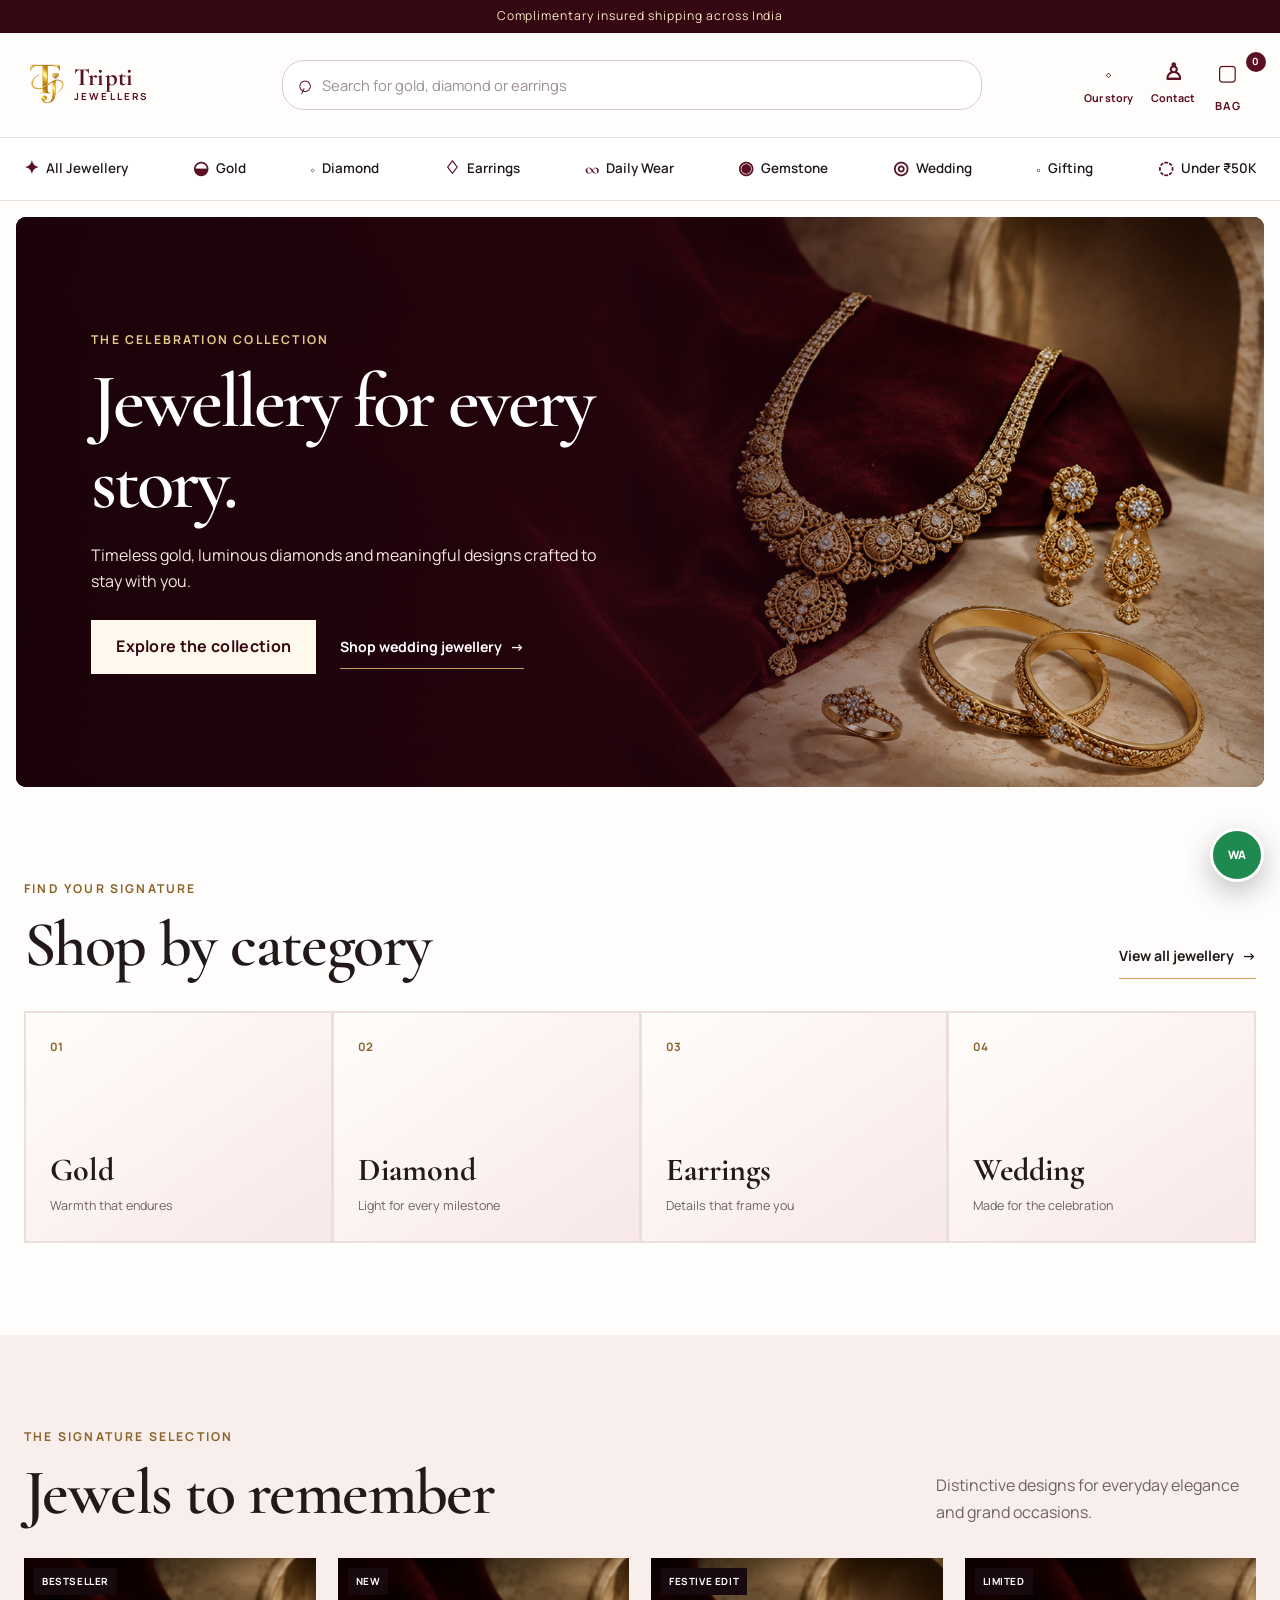
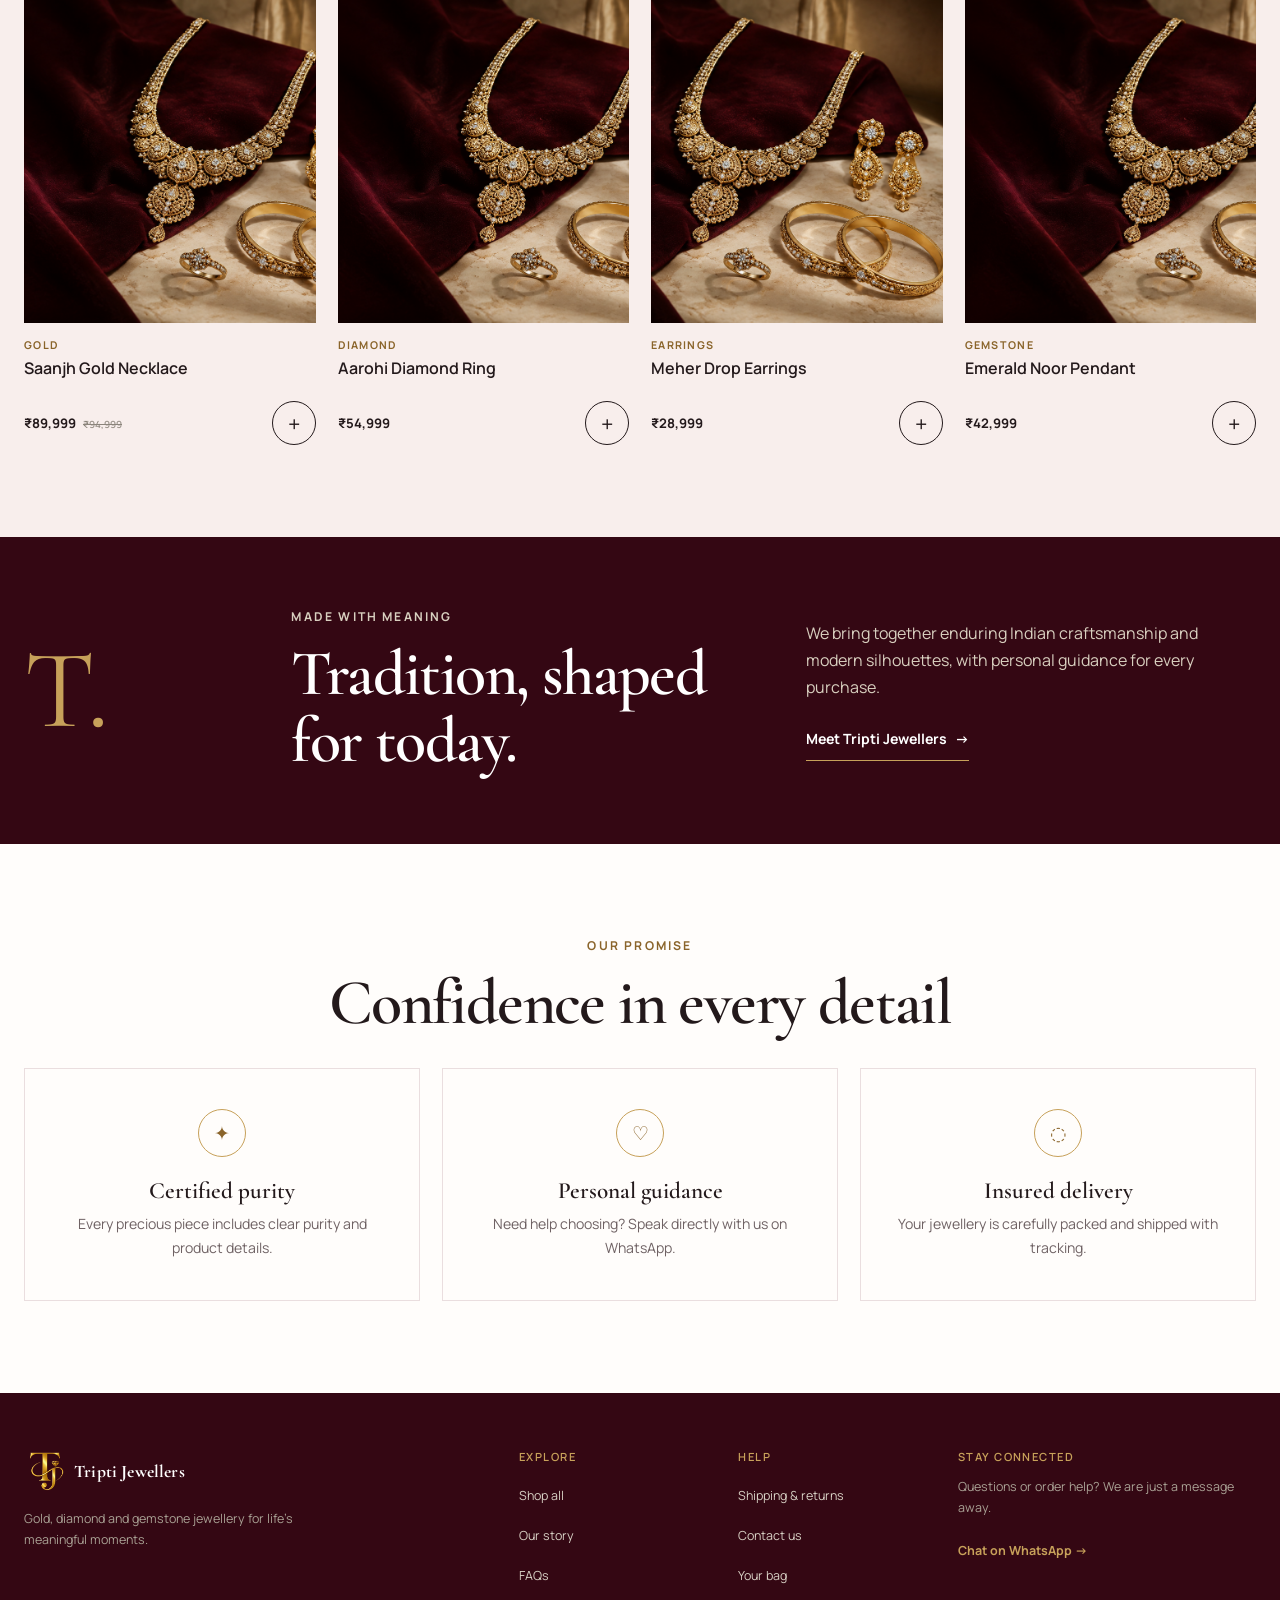
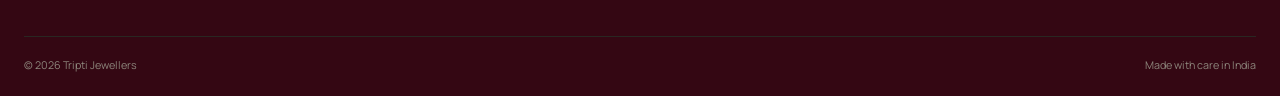
==== index.html @ d20f664d "Redesign Tripti Jewellers storefront" ====
<!doctype html>
<html lang="en-IN">
<head>
  <meta charset="UTF-8">
  <meta name="viewport" content="width=device-width, initial-scale=1.0">
  <title>Tripti Jewellers | Gold, Diamond & Wedding Jewellery</title>
  <meta name="description" content="Discover gold, diamond, gemstone and wedding jewellery at Tripti Jewellers—crafted for everyday moments and lifelong celebrations.">
  <meta property="og:title" content="Tripti Jewellers | Jewellery for Every Story">
  <meta property="og:description" content="Explore timeless gold, diamond and wedding jewellery from Tripti Jewellers.">
  <meta property="og:type" content="website">
  <meta property="og:url" content="https://tripti-jewellers.rosy-mochi-9272.chatgpt.site/">
  <meta property="og:image" content="https://tripti-jewellers.rosy-mochi-9272.chatgpt.site/images/social-preview.svg">
  <link rel="preconnect" href="https://fonts.googleapis.com">
  <link rel="preconnect" href="https://fonts.gstatic.com" crossorigin>
  <link href="https://fonts.googleapis.com/css2?family=Cormorant+Garamond:wght@500;600;700&family=Manrope:wght@400;500;600;700&display=swap" rel="stylesheet">
  <link rel="stylesheet" href="css/style.css">
</head>
<body data-page="home">
  <a class="skip-link" href="#main-content">Skip to content</a>
  <div class="offer-bar">Complimentary insured shipping across India</div>
  <header class="site-header">
    <div class="container header-inner">
      <button class="menu-toggle" type="button" aria-label="Open jewellery menu" aria-expanded="false" aria-controls="main-nav">
        <span></span><span></span><span></span>
      </button>
      <a class="brand" href="index.html" aria-label="Tripti Jewellers home"><span class="brand-mark brand-mark-image"><img src="images/tripti-tj-monogram-transparent.png" alt=""></span><span class="brand-type"><strong>Tripti</strong><small>Jewellers</small></span></a>
      <form class="site-search" action="shop.html" role="search">
        <label class="sr-only" for="site-search-home">Search jewellery</label>
        <span aria-hidden="true">⌕</span>
        <input id="site-search-home" name="search" type="search" placeholder="Search for gold, diamond or earrings">
      </form>
      <nav class="header-actions" aria-label="Quick links">
        <a href="about.html" class="header-action header-action-story"><span aria-hidden="true">◇</span><span>Our story</span></a>
        <a href="contact.html" class="header-action"><span aria-hidden="true">♙</span><span>Contact</span></a>
        <a class="cart-link" href="cart.html" aria-label="View shopping bag"><span aria-hidden="true">▢</span><span>Bag</span><span class="cart-count" aria-live="polite">0</span></a>
      </nav>
    </div>
    <nav class="category-nav" aria-label="Jewellery categories">
      <div class="container category-nav-inner">
        <a href="shop.html"><span>✦</span>All Jewellery</a>
        <a href="shop.html?category=Gold"><span>◒</span>Gold</a>
        <a href="shop.html?category=Diamond"><span>◇</span>Diamond</a>
        <a href="shop.html?category=Earrings"><span>♢</span>Earrings</a>
        <a href="shop.html?category=Daily%20Wear"><span>∞</span>Daily Wear</a>
        <a href="shop.html?category=Gemstone"><span>◉</span>Gemstone</a>
        <a href="shop.html?category=Wedding"><span>◎</span>Wedding</a>
        <a href="shop.html?category=Gifting"><span>□</span>Gifting</a>
        <a href="shop.html?category=Under%2050K"><span>◌</span>Under ₹50K</a>
      </div>
    </nav>
  </header>
  <div class="menu-backdrop" data-menu-close hidden></div>
  <aside class="mobile-menu" id="main-nav" aria-label="Jewellery menu" aria-hidden="true">
    <div class="mobile-menu-head"><a class="brand" href="index.html" aria-label="Tripti Jewellers home"><span class="brand-mark brand-mark-image"><img src="images/tripti-tj-monogram-transparent.png" alt=""></span><span class="brand-type"><strong>Tripti</strong><small>Jewellers</small></span></a><button class="menu-close" type="button" data-menu-close aria-label="Close jewellery menu">×</button></div>
    <div class="mobile-menu-offer"><span>✦</span><div><strong>Complimentary insured shipping</strong><small>on every jewellery order</small></div><a href="shop.html">Shop now</a></div>
    <nav class="mobile-menu-links" aria-label="Shop categories">
      <a href="shop.html"><span>✦</span>All Jewellery<b>›</b></a><a href="shop.html?category=Gold"><span>◒</span>Gold<b>›</b></a><a href="shop.html?category=Diamond"><span>◇</span>Diamond<b>›</b></a><a href="shop.html?category=Earrings"><span>♢</span>Earrings<b>›</b></a><a href="shop.html?category=Daily%20Wear"><span>∞</span>Daily Wear<b>›</b></a><a href="shop.html?category=Gemstone"><span>◉</span>Gemstone<b>›</b></a><a href="shop.html?category=Wedding"><span>◎</span>Wedding<b>›</b></a><a href="shop.html?category=Gifting"><span>□</span>Gifting<b>›</b></a><a href="shop.html?category=Under%2050K"><span>◌</span>Under ₹50K<b>›</b></a>
    </nav>
    <div class="mobile-menu-pages"><a href="about.html">Our story</a><a href="contact.html">Contact & stores</a></div>
  </aside>

  <main id="main-content">
    <section class="jewel-hero">
      <img src="images/hero-jewellery.png" alt="Gold necklace, earrings, bangles and a diamond ring arranged on burgundy velvet">
      <div class="container jewel-hero-content">
        <p class="eyebrow eyebrow-light">The celebration collection</p>
        <h1>Jewellery for every story.</h1>
        <p>Timeless gold, luminous diamonds and meaningful designs crafted to stay with you.</p>
        <div class="hero-actions"><a class="button button-ivory" href="shop.html">Explore the collection</a><a class="text-link text-link-light" href="shop.html?category=Wedding">Shop wedding jewellery <span aria-hidden="true">→</span></a></div>
      </div>
    </section>

    <section class="section collection-strip" aria-labelledby="collection-title">
      <div class="container">
        <div class="section-heading split-heading">
          <div>
            <p class="eyebrow">Find your signature</p>
            <h2 id="collection-title">Shop by category</h2>
          </div>
          <a class="text-link" href="shop.html">View all jewellery <span aria-hidden="true">→</span></a>
        </div>
        <div class="category-grid">
          <a class="category-card" href="shop.html?category=Gold"><span>01</span><strong>Gold</strong><small>Warmth that endures</small></a>
          <a class="category-card" href="shop.html?category=Diamond"><span>02</span><strong>Diamond</strong><small>Light for every milestone</small></a>
          <a class="category-card" href="shop.html?category=Earrings"><span>03</span><strong>Earrings</strong><small>Details that frame you</small></a>
          <a class="category-card" href="shop.html?category=Wedding"><span>04</span><strong>Wedding</strong><small>Made for the celebration</small></a>
        </div>
      </div>
    </section>

    <section class="section section-cream" aria-labelledby="featured-title">
      <div class="container">
        <div class="section-heading split-heading">
          <div>
            <p class="eyebrow">The signature selection</p>
            <h2 id="featured-title">Jewels to remember</h2>
          </div>
          <p class="section-note">Distinctive designs for everyday elegance and grand occasions.</p>
        </div>
        <div class="product-grid" id="featured-products"></div>
      </div>
    </section>

    <section class="story-banner">
      <div class="container story-grid">
        <div class="story-number">T.</div>
        <div>
          <p class="eyebrow eyebrow-light">Made with meaning</p>
          <h2>Tradition, shaped for today.</h2>
        </div>
        <div>
          <p>We bring together enduring Indian craftsmanship and modern silhouettes, with personal guidance for every purchase.</p>
          <a class="text-link text-link-light" href="about.html">Meet Tripti Jewellers <span aria-hidden="true">→</span></a>
        </div>
      </div>
    </section>

    <section class="section" aria-labelledby="why-title">
      <div class="container">
        <div class="section-heading centered-heading">
          <p class="eyebrow">Our promise</p>
          <h2 id="why-title">Confidence in every detail</h2>
        </div>
        <div class="benefit-grid">
          <article class="benefit-card"><span class="benefit-icon">✦</span><h3>Certified purity</h3><p>Every precious piece includes clear purity and product details.</p></article>
          <article class="benefit-card"><span class="benefit-icon">♡</span><h3>Personal guidance</h3><p>Need help choosing? Speak directly with us on WhatsApp.</p></article>
          <article class="benefit-card"><span class="benefit-icon">◌</span><h3>Insured delivery</h3><p>Your jewellery is carefully packed and shipped with tracking.</p></article>
        </div>
      </div>
    </section>
  </main>

  <footer class="site-footer">
    <div class="container footer-grid">
      <div><a class="brand brand-footer" href="index.html" aria-label="Tripti Jewellers home"><span class="brand-mark brand-mark-image"><img src="images/tripti-tj-monogram-transparent.png" alt=""></span><span>Tripti Jewellers</span></a><p>Gold, diamond and gemstone jewellery for life’s meaningful moments.</p></div>
      <div><h2>Explore</h2><a href="shop.html">Shop all</a><a href="about.html">Our story</a><a href="contact.html#faq">FAQs</a></div>
      <div><h2>Help</h2><a href="contact.html#shipping">Shipping & returns</a><a href="contact.html">Contact us</a><a href="cart.html">Your bag</a></div>
      <div><h2>Stay connected</h2><p>Questions or order help? We are just a message away.</p><a class="footer-whatsapp" data-whatsapp-link href="#">Chat on WhatsApp →</a></div>
    </div>
    <div class="container footer-bottom"><span>© <span data-current-year></span> Tripti Jewellers</span><span>Made with care in India</span></div>
  </footer>
  <a class="whatsapp-float" data-whatsapp-link href="#" target="_blank" rel="noopener" aria-label="Chat with Tripti Jewellers on WhatsApp"><span>WA</span></a>
  <div class="toast" role="status" aria-live="polite"></div>
  <script src="js/products.js"></script>
  <script src="js/main.js"></script>
</body>
</html>
---- css/style.css ----
/* ================================================================
   TRIPTI JEWELLERS — MASTER STYLESHEET
   Mobile-first: base styles target small screens; larger layouts
   are added in the media queries near the end of this file.
   ================================================================ */

:root {
  --ink: #23191b;
  --black: #17090d;
  --cream: #f8eeec;
  --paper: #fffdfb;
  --gold: #c7a15a;
  --gold-dark: #8a642a;
  --burgundy: #5a1022;
  --burgundy-dark: #340713;
  --blush: #f8e8e8;
  --muted: #6f6264;
  --line: #eadedf;
  --white: #ffffff;
  --success: #1f8a50;
  --display: "Cormorant Garamond", Georgia, serif;
  --body: "Manrope", Arial, sans-serif;
  --shadow: 0 18px 50px rgba(27, 20, 10, 0.10);
  --container: 1240px;
}

* { box-sizing: border-box; }
html { scroll-behavior: smooth; }
body { margin: 0; background: var(--paper); color: var(--ink); font-family: var(--body); font-size: 1rem; line-height: 1.7; -webkit-font-smoothing: antialiased; }
body, button, input, textarea, select { font-family: var(--body); }
img { display: block; width: 100%; max-width: 100%; }
a { color: inherit; text-decoration: none; }
button, input, textarea, select { font-size: 1rem; }
button, a { -webkit-tap-highlight-color: transparent; }
button { color: inherit; }
h1, h2, h3, p { margin-top: 0; }
h1, h2, h3 { font-family: var(--display); line-height: 1.05; font-weight: 600; }
h1 { font-size: clamp(2.8rem, 11vw, 6.3rem); letter-spacing: -0.04em; }
h2 { font-size: clamp(2.1rem, 7vw, 4rem); letter-spacing: -0.025em; }
h3 { font-size: 1.45rem; }
.container { width: min(100% - 32px, var(--container)); margin-inline: auto; }
.section { padding: 74px 0; }
.section-cream { background: var(--cream); }
.skip-link { position: fixed; z-index: 999; top: 10px; left: 10px; padding: 12px 16px; background: var(--white); transform: translateY(-150%); transition: transform .2s; }
.skip-link:focus { transform: translateY(0); }
.eyebrow { margin-bottom: 12px; color: var(--gold-dark); font-size: .76rem; font-weight: 700; letter-spacing: .18em; text-transform: uppercase; }
.eyebrow-light { color: #e7c988; }
.section-heading { margin-bottom: 32px; }
.section-heading h2 { margin-bottom: 0; }
.section-note { max-width: 320px; margin: 16px 0 0; color: var(--muted); }
.centered-heading { text-align: center; }

/* Header */
.offer-bar { min-height: 34px; display: grid; place-items: center; padding: 6px 16px; background: var(--black); color: #f5e9cf; font-size: .72rem; letter-spacing: .06em; text-align: center; }
.site-header { position: sticky; z-index: 50; top: 0; background: rgba(255, 253, 249, .96); border-bottom: 1px solid rgba(221, 211, 195, .8); backdrop-filter: blur(14px); }
.header-inner { min-height: 68px; display: grid; grid-template-columns: 48px 1fr auto; align-items: center; gap: 10px; }
.brand { grid-column: 2; grid-row: 1; display: inline-flex; align-items: center; gap: 9px; justify-self: center; font-family: var(--display); font-size: 1.14rem; font-weight: 700; letter-spacing: .01em; white-space: nowrap; }
.brand-mark { width: 32px; height: 32px; display: inline-grid; place-items: center; flex: 0 0 auto; color: var(--gold); border: 1px solid var(--gold); border-radius: 50%; font-family: var(--display); font-size: 1.3rem; }
.menu-toggle { grid-column: 1; grid-row: 1; width: 44px; height: 44px; display: grid; align-content: center; gap: 5px; padding: 10px; background: transparent; border: 0; cursor: pointer; }
.menu-toggle span { width: 23px; height: 1px; display: block; background: var(--ink); transition: transform .25s, opacity .25s; }
.menu-toggle.is-open span:nth-child(1) { transform: translateY(6px) rotate(45deg); }
.menu-toggle.is-open span:nth-child(2) { opacity: 0; }
.menu-toggle.is-open span:nth-child(3) { transform: translateY(-6px) rotate(-45deg); }
.main-nav { position: absolute; top: 100%; left: 0; right: 0; display: none; padding: 12px 16px 20px; background: var(--paper); border-bottom: 1px solid var(--line); box-shadow: var(--shadow); }
.main-nav.is-open { display: grid; }
.main-nav a { min-height: 48px; display: flex; align-items: center; padding: 8px 0; border-bottom: 1px solid var(--line); font-size: .92rem; font-weight: 600; }
.main-nav a[aria-current="page"] { color: var(--gold-dark); }
.cart-link { grid-column: 3; grid-row: 1; min-height: 44px; display: inline-flex; align-items: center; gap: 7px; padding: 0 5px; font-size: .78rem; font-weight: 700; text-transform: uppercase; letter-spacing: .08em; }
.cart-count { min-width: 25px; height: 25px; display: grid; place-items: center; background: var(--ink); color: var(--white); border-radius: 50%; font-size: .7rem; }

/* Buttons and links */
.button { min-height: 48px; display: inline-flex; align-items: center; justify-content: center; padding: 12px 24px; border: 1px solid transparent; border-radius: 0; font-weight: 700; letter-spacing: .02em; cursor: pointer; transition: transform .2s, background-color .2s, color .2s, box-shadow .2s; }
.button:hover { transform: translateY(-2px); }
.button-gold { background: var(--gold); color: var(--black); box-shadow: 0 10px 30px rgba(154, 112, 43, .22); }
.button-gold:hover { background: #d5b36f; }
.button-dark { background: var(--ink); color: var(--white); }
.button-dark:hover { background: var(--gold-dark); }
.button-full { width: 100%; }
.text-link { min-height: 44px; display: inline-flex; align-items: center; gap: 8px; color: var(--ink); font-size: .88rem; font-weight: 700; border-bottom: 1px solid var(--gold); }
.text-link span { transition: transform .2s; }
.text-link:hover span { transform: translateX(4px); }
.text-link-light { color: var(--white); }

/* Home hero */
.hero { overflow: hidden; background: var(--cream); }
.hero-grid { padding-top: 58px; padding-bottom: 36px; }
.hero-copy h1 { max-width: 780px; margin-bottom: 20px; }
.hero-text { max-width: 610px; margin-bottom: 28px; color: var(--muted); font-size: 1.02rem; }
.hero-actions { display: flex; flex-direction: column; align-items: flex-start; gap: 14px; }
.hero-trust { display: flex; flex-wrap: wrap; gap: 8px 22px; margin: 30px 0; color: var(--muted); font-size: .8rem; font-weight: 600; }
.hero-trust span::before { content: "✦"; margin-right: 7px; color: var(--gold-dark); }
.hero-visual { display: grid; grid-template-columns: 1.25fr 1fr; grid-template-rows: 1fr 1fr; gap: 8px; min-height: 360px; margin-top: 20px; }
.hero-tile { position: relative; overflow: hidden; min-height: 176px; background: #e9dfce; }
.hero-tile-large { grid-row: span 2; }
.hero-tile img { height: 100%; object-fit: cover; transition: transform .6s ease; }
.hero-tile:hover img { transform: scale(1.025); }
.hero-tile > span { position: absolute; bottom: 10px; left: 10px; padding: 6px 10px; background: rgba(12, 10, 7, .82); color: var(--white); font-family: var(--display); font-size: 1.08rem; }

/* Categories */
.category-grid { display: grid; gap: 1px; background: var(--line); border: 1px solid var(--line); }
.category-card { min-height: 168px; display: flex; flex-direction: column; justify-content: flex-end; padding: 24px; background: var(--paper); transition: background .25s, color .25s; }
.category-card:hover { background: var(--ink); color: var(--white); }
.category-card > span { margin-bottom: auto; color: var(--gold-dark); font-size: .72rem; font-weight: 700; }
.category-card strong { font-family: var(--display); font-size: 2rem; line-height: 1; }
.category-card small { margin-top: 9px; color: var(--muted); font-size: .78rem; }
.category-card:hover small { color: #d8cfbf; }

/* Product cards */
.product-grid { display: grid; grid-template-columns: repeat(2, minmax(0, 1fr)); gap: 28px 10px; }
.product-card { min-width: 0; }
.product-image-wrap { position: relative; display: block; overflow: hidden; aspect-ratio: 4 / 5; background: #ece2d1; }
.product-image-wrap img { height: 100%; object-fit: cover; transition: transform .5s ease, filter .5s ease; }
.product-card:hover .product-image-wrap img { transform: scale(1.025); filter: contrast(1.03); }
.product-badge { position: absolute; top: 10px; left: 10px; padding: 5px 8px; background: var(--black); color: var(--white); font-size: .62rem; font-weight: 700; letter-spacing: .06em; text-transform: uppercase; }
.product-card-body { padding-top: 13px; }
.product-category { margin-bottom: 4px; color: var(--gold-dark); font-size: .67rem; font-weight: 700; letter-spacing: .12em; text-transform: uppercase; }
.product-card h3 { min-height: 2.2em; margin-bottom: 8px; font-family: var(--body); font-size: .9rem; font-weight: 600; line-height: 1.35; }
.product-card h3 a:hover { color: var(--gold-dark); }
.product-card-footer { display: flex; align-items: center; justify-content: space-between; gap: 8px; }
.product-price { margin: 0; font-size: .82rem; font-weight: 700; }
.old-price { margin-left: 4px; color: #8b847b; font-size: .75em; font-weight: 500; text-decoration: line-through; }
.quick-add { width: 44px; height: 44px; flex: 0 0 auto; background: transparent; border: 1px solid var(--ink); border-radius: 50%; font-size: 1.35rem; cursor: pointer; transition: background .2s, color .2s, transform .2s; }
.quick-add:hover { background: var(--ink); color: var(--white); transform: rotate(90deg); }

/* Story and benefits */
.story-banner { padding: 70px 0; background: var(--black); color: var(--white); }
.story-grid { display: grid; gap: 30px; }
.story-number { color: var(--gold); font-family: var(--display); font-size: 7rem; line-height: .8; }
.story-grid h2 { margin-bottom: 0; }
.story-grid p { color: #d8cfbf; }
.benefit-grid { display: grid; gap: 14px; }
.benefit-card { padding: 30px 24px; border: 1px solid var(--line); text-align: center; }
.benefit-icon { width: 48px; height: 48px; display: grid; place-items: center; margin: 0 auto 22px; color: var(--gold-dark); border: 1px solid var(--gold); border-radius: 50%; font-size: 1.2rem; }
.benefit-card h3 { margin-bottom: 9px; }
.benefit-card p { margin-bottom: 0; color: var(--muted); font-size: .88rem; }

/* Shared inside pages */
.page-hero { padding: 62px 0 52px; background: var(--cream); text-align: center; }
.page-hero h1 { margin-bottom: 12px; }
.page-hero p:last-child { max-width: 600px; margin: 0 auto; color: var(--muted); }
.page-hero-compact { padding-block: 44px 34px; }
.breadcrumbs { min-height: 58px; display: flex; align-items: center; gap: 9px; overflow: hidden; color: var(--muted); font-size: .75rem; white-space: nowrap; }
.breadcrumbs span:last-child { overflow: hidden; text-overflow: ellipsis; }
.empty-state { padding: 70px 20px; text-align: center; }
.empty-state h1, .empty-state h2 { margin-bottom: 12px; }
.empty-symbol { margin-bottom: 24px; color: var(--gold); font-family: var(--display); font-size: 6rem; line-height: 1; }

/* Shop */
.shop-section { min-height: 560px; }
.shop-toolbar { display: flex; flex-direction: column; gap: 14px; margin-bottom: 30px; }
.filter-scroll { display: flex; gap: 8px; overflow-x: auto; padding-bottom: 6px; scrollbar-width: none; }
.filter-scroll::-webkit-scrollbar { display: none; }
.filter-button { min-height: 44px; flex: 0 0 auto; padding: 8px 17px; background: transparent; border: 1px solid var(--line); border-radius: 99px; font-size: .8rem; font-weight: 700; cursor: pointer; }
.filter-button.is-active, .filter-button:hover { background: var(--ink); color: var(--white); border-color: var(--ink); }
#product-count { margin: 0; color: var(--muted); font-size: .78rem; }

/* Product detail */
.product-detail { display: grid; gap: 34px; padding: 14px 0 70px; }
.product-detail-image { position: relative; overflow: hidden; aspect-ratio: 4/5; background: var(--cream); }
.product-detail-image img { height: 100%; object-fit: cover; }
.product-info h1 { margin-bottom: 15px; font-size: clamp(2.6rem, 9vw, 4.7rem); }
.detail-price { margin-bottom: 2px; font-size: 1.15rem; font-weight: 700; }
.tax-note { margin-bottom: 22px; color: var(--muted); font-size: .73rem; }
.product-description { padding-bottom: 24px; border-bottom: 1px solid var(--line); color: var(--muted); }
.field-group { position: relative; margin: 24px 0; }
label { display: block; margin-bottom: 7px; font-size: .79rem; font-weight: 700; }
input, textarea, select { width: 100%; min-height: 48px; padding: 11px 13px; background: var(--white); color: var(--ink); border: 1px solid var(--line); border-radius: 0; outline: none; transition: border .2s, box-shadow .2s; }
textarea { resize: vertical; }
input:focus, textarea:focus, select:focus { border-color: var(--gold-dark); box-shadow: 0 0 0 3px rgba(199, 161, 90, .18); }
.field-group select { padding-right: 110px; }
.size-link { position: absolute; right: 12px; bottom: 12px; color: var(--gold-dark); font-size: .75rem; font-weight: 700; text-decoration: underline; }
.purchase-row { display: grid; grid-template-columns: 128px 1fr; gap: 10px; margin: 25px 0; }
.quantity-control { min-height: 48px; display: grid; grid-template-columns: 40px 46px 40px; border: 1px solid var(--line); }
.quantity-control button { min-height: 44px; background: transparent; border: 0; cursor: pointer; font-size: 1.05rem; }
.quantity-control input { min-height: 44px; padding: 0; border: 0; text-align: center; -moz-appearance: textfield; }
.quantity-control input::-webkit-inner-spin-button { appearance: none; }
.delivery-note { display: flex; gap: 14px; padding: 18px; background: var(--cream); }
.delivery-note > span { color: var(--gold-dark); }
.delivery-note strong { font-size: .8rem; }
.delivery-note p { margin: 2px 0 0; color: var(--muted); font-size: .73rem; }
.detail-accordion { border-bottom: 1px solid var(--line); }
.detail-accordion summary { min-height: 54px; display: flex; align-items: center; justify-content: space-between; font-size: .82rem; font-weight: 700; cursor: pointer; list-style: none; }
.detail-accordion summary::after { content: "+"; font-size: 1.2rem; }
.detail-accordion[open] summary::after { content: "−"; }
.detail-accordion ul, .detail-accordion p { margin: 0 0 20px; padding-left: 20px; color: var(--muted); font-size: .82rem; }
.detail-accordion p { padding-left: 0; }
.related-section { padding-bottom: 78px; }

/* Cart and checkout */
.cart-layout[hidden] { display: none; }
.cart-layout { display: grid; gap: 45px; }
.cart-item { position: relative; display: grid; grid-template-columns: 88px 1fr; gap: 15px; padding: 20px 0; border-bottom: 1px solid var(--line); }
.cart-item:first-child { padding-top: 0; }
.cart-item-image { aspect-ratio: 4/5; background: var(--cream); }
.cart-item-image img { height: 100%; object-fit: cover; }
.cart-item-info h2 { margin-bottom: 4px; font-family: var(--body); font-size: .9rem; line-height: 1.4; }
.cart-meta { margin-bottom: 4px; color: var(--muted); font-size: .73rem; }
.cart-item-price { margin-bottom: 12px; font-size: .8rem; font-weight: 700; }
.cart-item-actions { display: flex; flex-wrap: wrap; align-items: center; gap: 8px 12px; }
.cart-item-actions .quantity-control { min-height: 44px; grid-template-columns: 34px 38px 34px; }
.remove-button { min-height: 44px; padding: 6px 4px; background: transparent; border: 0; color: var(--muted); font-size: .73rem; text-decoration: underline; cursor: pointer; }
.cart-line-total { position: absolute; right: 0; top: 19px; display: none; font-weight: 700; }
.continue-link { margin-top: 22px; }
.order-panel { padding: 28px 20px; background: var(--cream); }
.order-panel h2 { font-size: 2rem; }
.summary-row { display: flex; justify-content: space-between; gap: 20px; padding: 11px 0; font-size: .84rem; }
.summary-total { margin-top: 8px; padding-top: 18px; border-top: 1px solid var(--line); font-size: 1rem; }
.checkout-block { margin-top: 30px; padding-top: 28px; border-top: 1px solid var(--line); }
.form-intro { color: var(--muted); font-size: .82rem; }
.checkout-block input, .checkout-block textarea { margin-bottom: 17px; }
.form-note { margin: 10px 0 0; color: var(--muted); font-size: .7rem; line-height: 1.5; }
.upi-panel { display: grid; grid-template-columns: 1fr 88px; gap: 20px; align-items: center; margin-top: 30px; padding-top: 28px; border-top: 1px solid var(--line); }
.upi-panel h2 { margin-bottom: 8px; }
.upi-panel p { margin-bottom: 4px; font-size: .77rem; }
.upi-panel img { width: 88px; height: 88px; }

/* About */
.about-hero { padding: 76px 0; background: var(--black); color: var(--white); }
.about-hero-grid { display: grid; gap: 28px; }
.about-hero h1 { margin-bottom: 0; }
.about-hero-grid > p { align-self: end; margin: 0; color: #d8cfbf; }
.editorial-grid { display: grid; gap: 34px; }
.editorial-mark { color: var(--gold); font-family: var(--display); font-size: 9rem; line-height: .75; }
.editorial-grid article h2 { margin-bottom: 25px; }
.editorial-grid article > p:not(.eyebrow) { color: var(--muted); }
.value-grid { display: grid; gap: 12px; }
.value-grid article { padding: 30px 24px; background: var(--paper); border-top: 2px solid var(--gold); }
.value-grid span { color: var(--gold-dark); font-size: .72rem; font-weight: 700; }
.value-grid h3 { margin: 34px 0 8px; }
.value-grid p { margin: 0; color: var(--muted); font-size: .84rem; }
.about-cta { padding: 84px 0; background: var(--black); color: var(--white); text-align: center; }

/* Contact, shipping and FAQ */
.contact-grid { display: grid; gap: 42px; }
.contact-details > p:not(.eyebrow) { color: var(--muted); }
.contact-method { padding: 17px 0; border-top: 1px solid var(--line); }
.contact-method > span { display: block; color: var(--gold-dark); font-size: .7rem; font-weight: 700; letter-spacing: .12em; text-transform: uppercase; }
.contact-method a, .contact-method p { margin: 4px 0 0; font-size: .86rem; font-weight: 600; }
.contact-form { padding: 26px 20px; background: var(--cream); }
.contact-form input, .contact-form textarea { margin-bottom: 17px; }
.info-grid { display: grid; gap: 12px; }
.info-grid article { padding: 25px 22px; background: var(--paper); }
.info-grid h3 { margin-bottom: 10px; }
.info-grid p { margin: 0; color: var(--muted); font-size: .84rem; }
.faq-layout { display: grid; gap: 25px; }
.accordion details { border-top: 1px solid var(--line); }
.accordion details:last-child { border-bottom: 1px solid var(--line); }
.accordion summary { min-height: 62px; display: flex; align-items: center; justify-content: space-between; gap: 20px; list-style: none; font-size: .88rem; font-weight: 700; cursor: pointer; }
.accordion summary::after { content: "+"; font-size: 1.25rem; font-weight: 400; }
.accordion details[open] summary::after { content: "−"; }
.accordion details p { padding: 0 25px 20px 0; color: var(--muted); font-size: .82rem; }

/* Footer and floating WhatsApp button */
.site-footer { padding: 58px 0 22px; background: var(--black); color: var(--white); }
.footer-grid { display: grid; gap: 36px; }
.brand-footer { justify-self: start; margin-bottom: 15px; }
.footer-grid > div:first-child p, .footer-grid > div:last-child p { max-width: 290px; color: #a9a194; font-size: .78rem; }
.footer-grid h2 { margin-bottom: 13px; color: var(--gold); font-family: var(--body); font-size: .7rem; letter-spacing: .13em; text-transform: uppercase; }
.footer-grid > div:not(:first-child) > a { min-height: 40px; display: flex; align-items: center; color: #d7d0c4; font-size: .78rem; }
.footer-grid a:hover { color: var(--gold); }
.footer-whatsapp { color: var(--gold) !important; font-weight: 700; }
.footer-bottom { display: flex; flex-direction: column; gap: 5px; margin-top: 40px; padding-top: 19px; color: #8d867c; border-top: 1px solid #292722; font-size: .67rem; }
.whatsapp-float { position: fixed; z-index: 45; right: 16px; bottom: 18px; width: 54px; height: 54px; display: grid; place-items: center; background: var(--success); color: var(--white); border: 3px solid var(--white); border-radius: 50%; box-shadow: 0 10px 28px rgba(0, 0, 0, .24); font-size: .72rem; font-weight: 800; transition: transform .2s; }
.whatsapp-float:hover { transform: translateY(-3px) scale(1.04); }
.toast { position: fixed; z-index: 100; left: 50%; bottom: 85px; width: min(90%, 390px); padding: 13px 16px; background: var(--ink); color: var(--white); box-shadow: var(--shadow); font-size: .78rem; text-align: center; opacity: 0; pointer-events: none; transform: translate(-50%, 15px); transition: opacity .25s, transform .25s; }
.toast.is-visible { opacity: 1; transform: translate(-50%, 0); }

/* Tablet */
@media (min-width: 640px) {
  .container { width: min(100% - 48px, var(--container)); }
  .section { padding: 92px 0; }
  .hero-actions { flex-direction: row; align-items: center; gap: 24px; }
  .category-grid { grid-template-columns: repeat(2, 1fr); }
  .product-grid { gap: 38px 18px; }
  .product-card h3 { font-size: 1rem; }
  .benefit-grid, .value-grid, .info-grid { grid-template-columns: repeat(3, 1fr); }
  .shop-toolbar { flex-direction: row; align-items: center; justify-content: space-between; }
  .product-detail { grid-template-columns: minmax(0, 1.05fr) minmax(320px, .95fr); align-items: start; }
  .product-info { position: sticky; top: 100px; }
  .cart-item { grid-template-columns: 112px 1fr auto; }
  .cart-line-total { position: static; display: block; }
  .order-panel { padding: 36px; }
  .about-hero-grid, .editorial-grid, .contact-grid, .faq-layout { grid-template-columns: 1fr 1fr; }
  .contact-form { padding: 34px; }
  .footer-grid { grid-template-columns: 2fr 1fr 1fr; }
  .footer-grid > div:last-child { grid-column: 1 / -1; }
  .footer-bottom { flex-direction: row; justify-content: space-between; }
}

/* Desktop */
@media (min-width: 900px) {
  .header-inner { min-height: 78px; grid-template-columns: 1fr auto 1fr; }
  .brand { grid-column: 1; justify-self: start; font-size: 1.45rem; }
  .brand-mark { width: 36px; height: 36px; }
  .menu-toggle { display: none; }
  .main-nav { grid-column: 2; grid-row: 1; position: static; display: flex; align-items: center; justify-content: center; gap: 28px; padding: 0; background: transparent; border: 0; box-shadow: none; }
  .main-nav a { position: relative; min-height: 48px; padding: 0; border: 0; font-size: .8rem; }
  .main-nav a::after { content: ""; position: absolute; right: 0; bottom: 8px; left: 0; height: 1px; background: var(--gold); transform: scaleX(0); transition: transform .2s; }
  .main-nav a:hover::after, .main-nav a[aria-current="page"]::after { transform: scaleX(1); }
  .cart-link { justify-self: end; }
  .hero-grid { min-height: 680px; display: grid; grid-template-columns: .95fr 1.05fr; align-items: center; gap: 60px; padding-block: 56px; }
  .hero-copy h1 { font-size: clamp(4.8rem, 7vw, 6.7rem); }
  .hero-visual { min-height: 570px; margin-top: 0; gap: 12px; }
  .hero-tile { min-height: 279px; }
  .split-heading { display: flex; align-items: end; justify-content: space-between; gap: 30px; }
  .category-grid { grid-template-columns: repeat(4, 1fr); }
  .category-card { min-height: 230px; }
  .product-grid { grid-template-columns: repeat(4, minmax(0, 1fr)); gap: 48px 22px; }
  .story-grid { grid-template-columns: .45fr 1fr 1fr; align-items: center; gap: 65px; }
  .benefit-grid { gap: 22px; }
  .benefit-card { padding: 40px 30px; }
  .page-hero { padding: 84px 0 70px; }
  .product-detail { gap: 80px; padding-bottom: 110px; }
  .cart-layout { grid-template-columns: minmax(0, 1.4fr) minmax(360px, .75fr); align-items: start; gap: 70px; }
  .order-panel { position: sticky; top: 105px; }
  .about-hero { padding: 110px 0; }
  .about-hero-grid { grid-template-columns: 1.35fr .65fr; gap: 100px; }
  .editorial-grid { grid-template-columns: .7fr 1.3fr; gap: 90px; }
  .contact-grid { gap: 90px; }
  .faq-layout { grid-template-columns: .75fr 1.25fr; gap: 80px; }
  .footer-grid { grid-template-columns: 2fr .8fr .8fr 1.3fr; }
  .footer-grid > div:last-child { grid-column: auto; }
}

@media (prefers-reduced-motion: reduce) {
  *, *::before, *::after { scroll-behavior: auto !important; transition-duration: .01ms !important; animation-duration: .01ms !important; }
}

/* Jewellery storefront header and hero */
.sr-only { position: absolute; width: 1px; height: 1px; padding: 0; margin: -1px; overflow: hidden; clip: rect(0, 0, 0, 0); white-space: nowrap; border: 0; }
.offer-bar { min-height: 30px; background: var(--burgundy-dark); color: #f9e8c7; font-size: .76rem; letter-spacing: .08em; }
.site-header { background: rgba(255, 253, 251, .98); border-bottom-color: var(--line); }
.header-inner { min-height: 116px; grid-template-columns: 44px 1fr auto; grid-template-rows: 56px 50px; gap: 0 10px; padding-block: 5px; }
.menu-toggle { grid-column: 1; grid-row: 1; color: var(--burgundy); }
.menu-toggle span { background: var(--burgundy); }
.brand { grid-column: 2; grid-row: 1; gap: 8px; color: var(--burgundy); font-size: 1rem; }
.brand-mark { width: 34px; height: 34px; border-color: var(--burgundy); color: var(--burgundy); font-size: 1.25rem; }
.brand-type { display: grid; line-height: .88; text-align: left; }
.brand-type strong { font-family: var(--display); font-size: 1.22rem; font-weight: 700; letter-spacing: .01em; }
.brand-type small { margin-top: 4px; font-family: var(--body); font-size: .57rem; font-weight: 700; letter-spacing: .22em; text-transform: uppercase; }
.brand-mark-image { overflow: visible; padding: 0; background: transparent; border: 0; border-radius: 0; }
.brand-mark-image img { width: 100%; height: 100%; object-fit: contain; object-position: center; }
.site-search { grid-column: 1 / -1; grid-row: 2; height: 44px; display: flex; align-items: center; gap: 10px; padding: 0 14px; border: 1px solid #d9cbcd; border-radius: 15px; background: var(--white); color: var(--burgundy); }
.site-search span { font-family: var(--display); font-size: 1.55rem; line-height: 1; transform: rotate(-20deg); }
.site-search input { width: 100%; min-width: 0; padding: 0; border: 0; outline: 0; background: transparent; color: var(--ink); font-size: .92rem; }
.site-search input::placeholder { color: #9c8f91; }
.header-actions { grid-column: 3; grid-row: 1; display: flex; align-items: center; gap: 2px; }
.header-action { display: none; }
.cart-link { grid-column: auto; grid-row: auto; min-height: 44px; gap: 5px; padding: 0 2px; color: var(--burgundy); font-size: .7rem; }
.cart-link > span:first-child { font-size: 1.35rem; font-weight: 400; }
.cart-count { min-width: 20px; width: 20px; height: 20px; background: var(--burgundy); font-size: .62rem; }
.category-nav { display: none; }

.menu-backdrop { position: fixed; z-index: 89; inset: 0; background: rgba(20, 6, 10, .48); backdrop-filter: blur(2px); }
.mobile-menu { position: fixed; z-index: 90; inset: 0 auto 0 0; width: min(92vw, 430px); overflow-y: auto; visibility: hidden; padding: 14px 16px 30px; background: var(--paper); box-shadow: 24px 0 60px rgba(44, 8, 17, .24); transform: translateX(-105%); transition: transform .28s ease, visibility .28s; }
.mobile-menu.is-open { visibility: visible; transform: translateX(0); }
body.menu-open { overflow: hidden; }
.mobile-menu-head { min-height: 66px; display: flex; align-items: center; justify-content: space-between; border-bottom: 1px solid var(--line); }
.mobile-menu-head .brand { display: inline-flex; justify-self: auto; }
.menu-close { width: 42px; height: 42px; border: 0; border-radius: 50%; background: var(--blush); color: var(--burgundy); font-size: 1.75rem; cursor: pointer; }
.mobile-menu-offer { min-height: 128px; display: grid; grid-template-columns: 42px 1fr; align-items: center; gap: 8px 14px; margin: 14px 0 2px; padding: 22px; border: 1px solid #efdadd; border-radius: 22px 22px 0 22px; background: linear-gradient(135deg, #fff8f7, var(--blush)); color: var(--burgundy); }
.mobile-menu-offer > span { grid-row: 1 / 3; font-size: 1.8rem; }
.mobile-menu-offer div { display: grid; }
.mobile-menu-offer strong { font-family: var(--display); font-size: 1.28rem; line-height: 1.05; }
.mobile-menu-offer small { margin-top: 5px; color: var(--muted); font-size: .74rem; }
.mobile-menu-offer a { grid-column: 2; width: max-content; border-bottom: 1px solid currentColor; font-size: .75rem; font-weight: 700; text-transform: uppercase; }
.mobile-menu-links { display: grid; }
.mobile-menu-links a { min-height: 62px; display: grid; grid-template-columns: 30px 1fr auto; align-items: center; gap: 5px; border-bottom: 1px solid var(--line); font-size: .96rem; }
.mobile-menu-links a span { color: var(--burgundy); font-family: var(--display); font-size: 1.25rem; text-align: center; }
.mobile-menu-links a b { color: var(--burgundy); font-size: 1.65rem; font-weight: 400; }
.mobile-menu-pages { display: flex; gap: 24px; padding: 24px 0 0; color: var(--burgundy); font-size: .85rem; font-weight: 700; }

.jewel-hero { position: relative; isolation: isolate; min-height: 520px; overflow: hidden; background: var(--burgundy-dark); }
.jewel-hero::after { content: ""; position: absolute; z-index: -1; inset: 0; background: linear-gradient(90deg, rgba(28, 3, 10, .92) 0%, rgba(42, 5, 15, .78) 47%, rgba(42, 5, 15, .14) 78%); }
.jewel-hero > img { position: absolute; z-index: -2; inset: 0; height: 100%; object-fit: cover; object-position: 66% center; }
.jewel-hero-content { min-height: 520px; display: flex; flex-direction: column; align-items: flex-start; justify-content: center; padding-block: 58px; color: var(--white); }
.jewel-hero-content h1 { max-width: 520px; margin-bottom: 18px; font-size: clamp(3.25rem, 14vw, 5.5rem); }
.jewel-hero-content > p:not(.eyebrow) { max-width: 520px; margin-bottom: 26px; color: #f3e6e7; line-height: 1.65; }
.button-ivory { background: #fff8ed; color: var(--burgundy-dark); }
.button-ivory:hover { background: var(--gold); }
.category-card { border: 1px solid var(--line); background: linear-gradient(145deg, #fffdfb, var(--blush)); }
.category-card:hover { background: var(--burgundy); }
.story-banner, .site-footer { background: var(--burgundy-dark); }
.page-hero { background: linear-gradient(135deg, #fff9f7, var(--blush)); }
.button-dark { background: var(--burgundy); }
.button-dark:hover { background: var(--burgundy-dark); }
.site-footer .brand { color: var(--white); }

@media (min-width: 900px) {
  .header-inner { min-height: 104px; grid-template-columns: 230px minmax(300px, 700px) auto; grid-template-rows: 1fr; gap: 28px; padding-block: 8px; }
  .menu-toggle { display: none; }
  .brand { grid-column: 1; grid-row: 1; justify-self: start; font-size: 1.1rem; }
  .brand-mark { width: 42px; height: 42px; font-size: 1.5rem; }
  .brand-type strong { font-size: 1.55rem; }
  .brand-type small { font-size: .61rem; }
  .site-search { grid-column: 2; grid-row: 1; height: 50px; border-radius: 22px; }
  .header-actions { grid-column: 3; grid-row: 1; justify-self: end; gap: 18px; }
  .header-action { min-height: 48px; display: grid; place-items: center; color: var(--burgundy); font-size: .67rem; font-weight: 700; }
  .header-action > span:first-child { font-family: var(--display); font-size: 1.45rem; line-height: 1; }
  .cart-link { min-height: 48px; display: grid; grid-template-columns: auto auto; place-items: center; }
  .cart-link > span:nth-child(2) { display: block; }
  .cart-count { grid-column: 2; grid-row: 1; margin: -22px -12px 0 0; }
  .category-nav { display: block; border-top: 1px solid var(--line); background: var(--white); }
  .category-nav-inner { min-height: 62px; display: flex; align-items: center; justify-content: space-between; gap: 18px; overflow-x: auto; scrollbar-width: none; }
  .category-nav-inner::-webkit-scrollbar { display: none; }
  .category-nav a { min-width: max-content; display: inline-flex; align-items: center; gap: 7px; padding-block: 10px; font-size: .84rem; font-weight: 600; }
  .category-nav a span { color: var(--burgundy); font-family: var(--display); font-size: 1.1rem; }
  .category-nav a:hover, .category-nav a[aria-current="page"] { color: var(--burgundy); }
  .mobile-menu, .menu-backdrop { display: none !important; }
  .jewel-hero { width: min(calc(100% - 32px), 1600px); min-height: 570px; margin: 16px auto 0; border-radius: 10px; }
  .jewel-hero-content { min-height: 570px; padding-left: clamp(30px, 4vw, 72px); }
  .jewel-hero-content h1 { font-size: clamp(4.6rem, 6vw, 6.5rem); }
}
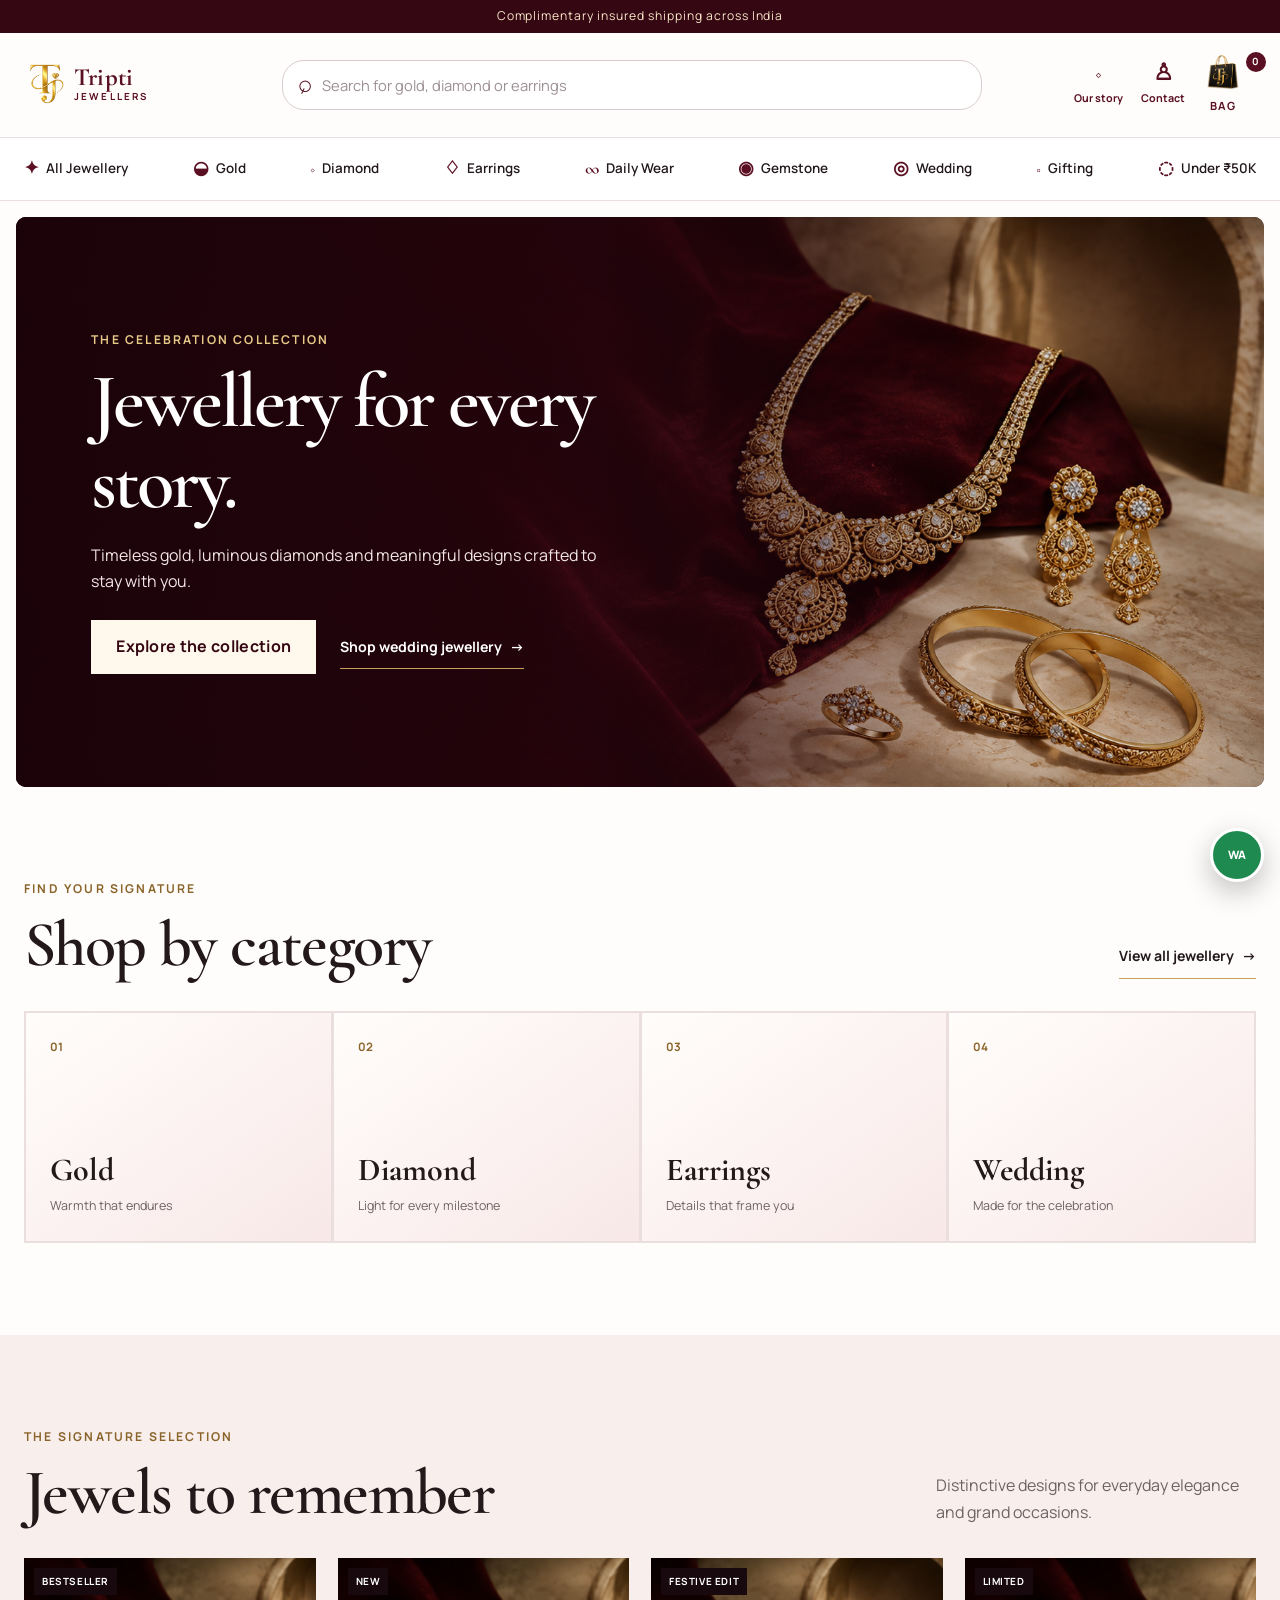
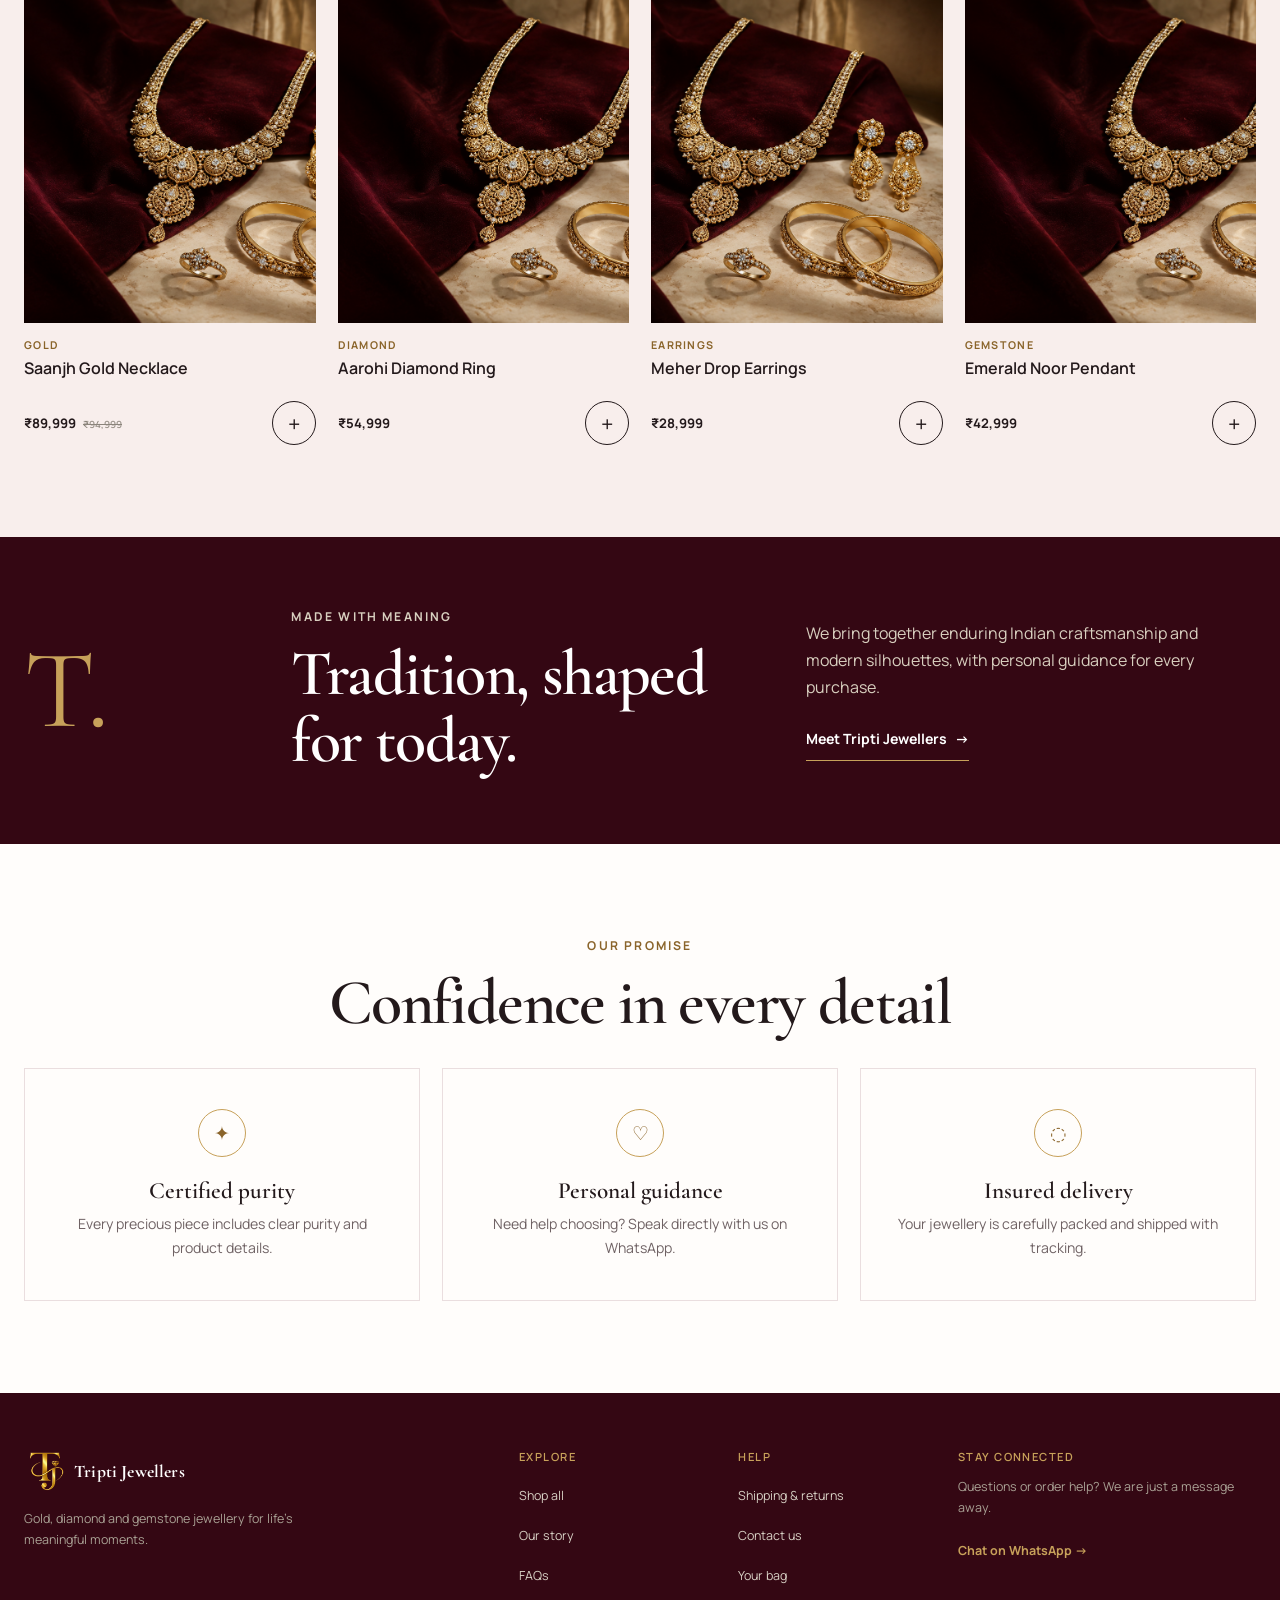
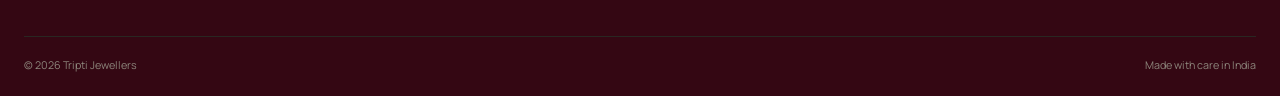
==== commit 015c6c5b: "Use branded shopping bag icon" ====
--- a/index.html
+++ b/index.html
@@ -32,7 +32,7 @@
       <nav class="header-actions" aria-label="Quick links">
         <a href="about.html" class="header-action header-action-story"><span aria-hidden="true">◇</span><span>Our story</span></a>
         <a href="contact.html" class="header-action"><span aria-hidden="true">♙</span><span>Contact</span></a>
-        <a class="cart-link" href="cart.html" aria-label="View shopping bag"><span aria-hidden="true">▢</span><span>Bag</span><span class="cart-count" aria-live="polite">0</span></a>
+        <a class="cart-link" href="cart.html" aria-label="View shopping bag"><span class="cart-icon-image" aria-hidden="true"><img src="images/tripti-shopping-bag-icon.png" alt=""></span><span>Bag</span><span class="cart-count" aria-live="polite">0</span></a>
       </nav>
     </div>
     <nav class="category-nav" aria-label="Jewellery categories">
--- a/css/style.css
+++ b/css/style.css
@@ -347,7 +347,8 @@
 .header-actions { grid-column: 3; grid-row: 1; display: flex; align-items: center; gap: 2px; }
 .header-action { display: none; }
 .cart-link { grid-column: auto; grid-row: auto; min-height: 44px; gap: 5px; padding: 0 2px; color: var(--burgundy); font-size: .7rem; }
-.cart-link > span:first-child { font-size: 1.35rem; font-weight: 400; }
+.cart-icon-image { width: 30px; height: 30px; display: grid; place-items: center; flex: 0 0 auto; }
+.cart-icon-image img { width: 100%; height: 100%; object-fit: contain; }
 .cart-count { min-width: 20px; width: 20px; height: 20px; background: var(--burgundy); font-size: .62rem; }
 .category-nav { display: none; }
 
@@ -398,6 +399,7 @@
   .header-action { min-height: 48px; display: grid; place-items: center; color: var(--burgundy); font-size: .67rem; font-weight: 700; }
   .header-action > span:first-child { font-family: var(--display); font-size: 1.45rem; line-height: 1; }
   .cart-link { min-height: 48px; display: grid; grid-template-columns: auto auto; place-items: center; }
+  .cart-icon-image { width: 36px; height: 36px; }
   .cart-link > span:nth-child(2) { display: block; }
   .cart-count { grid-column: 2; grid-row: 1; margin: -22px -12px 0 0; }
   .category-nav { display: block; border-top: 1px solid var(--line); background: var(--white); }
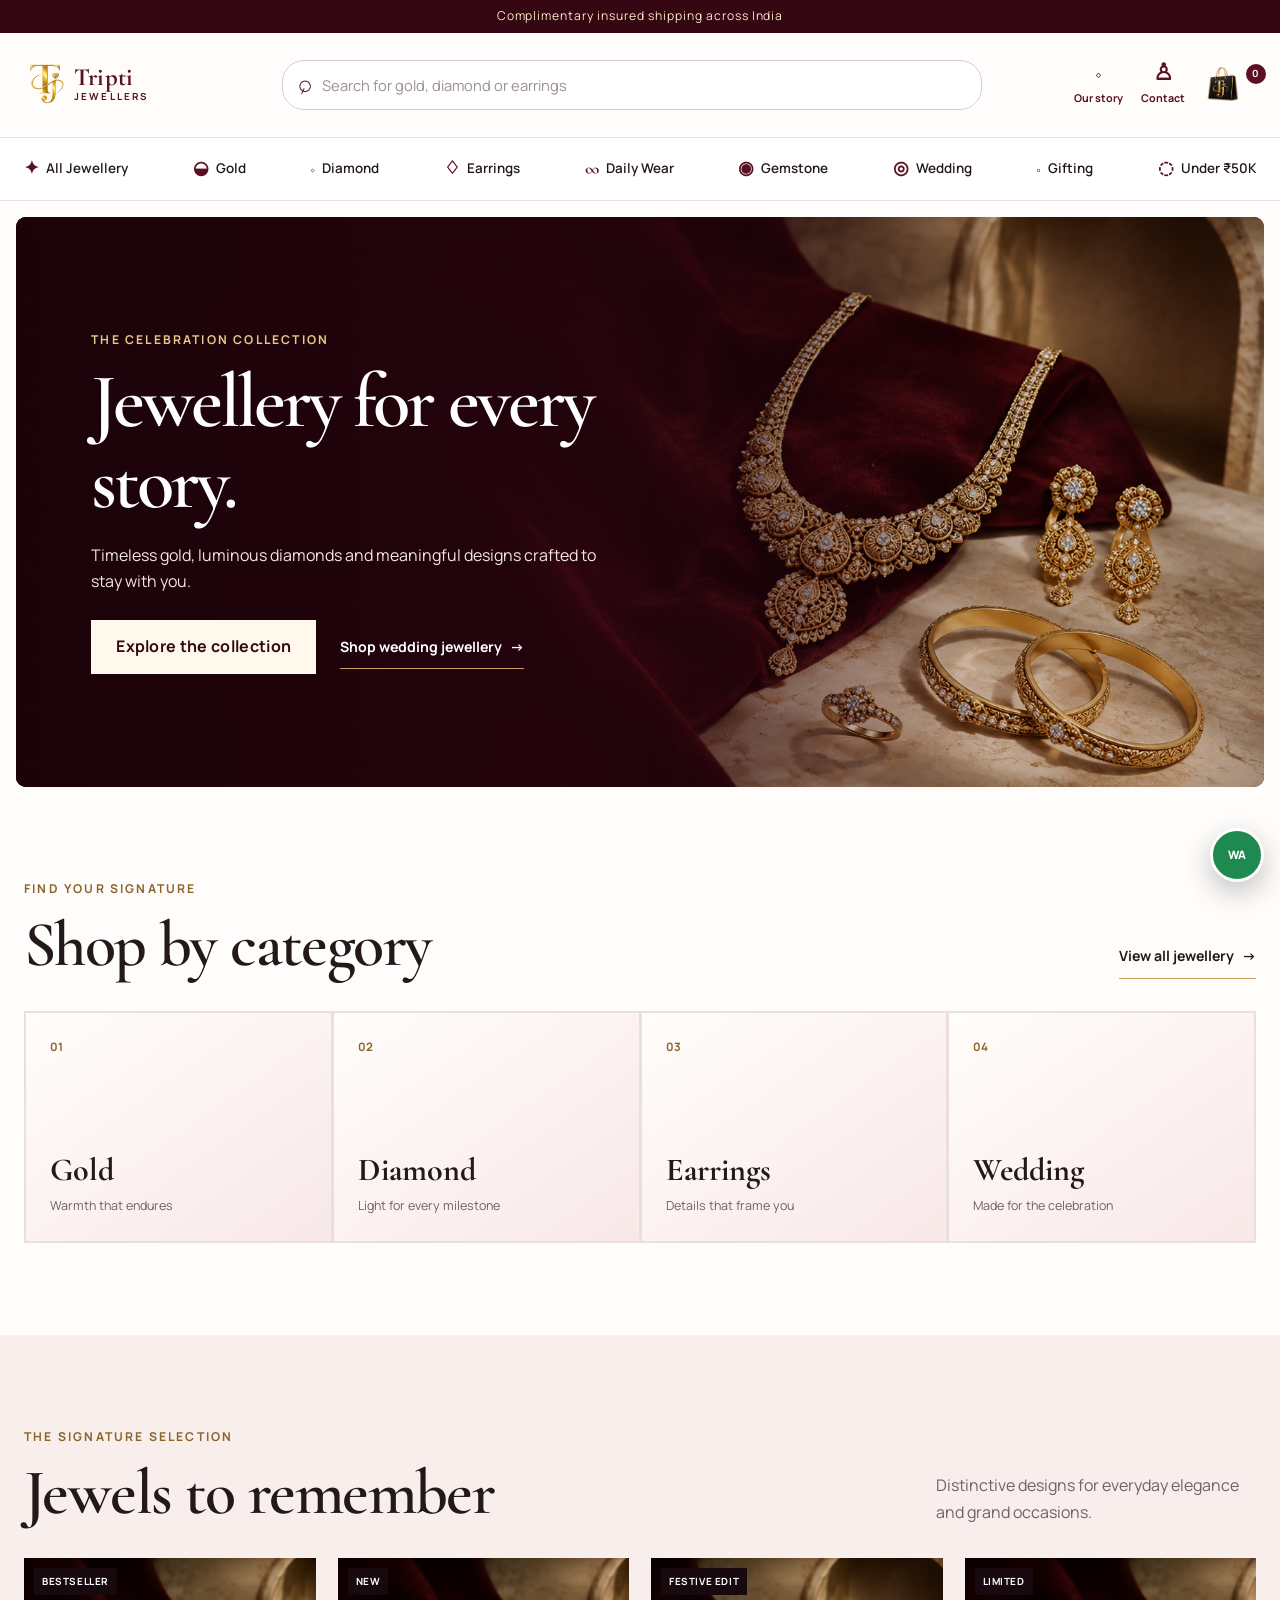
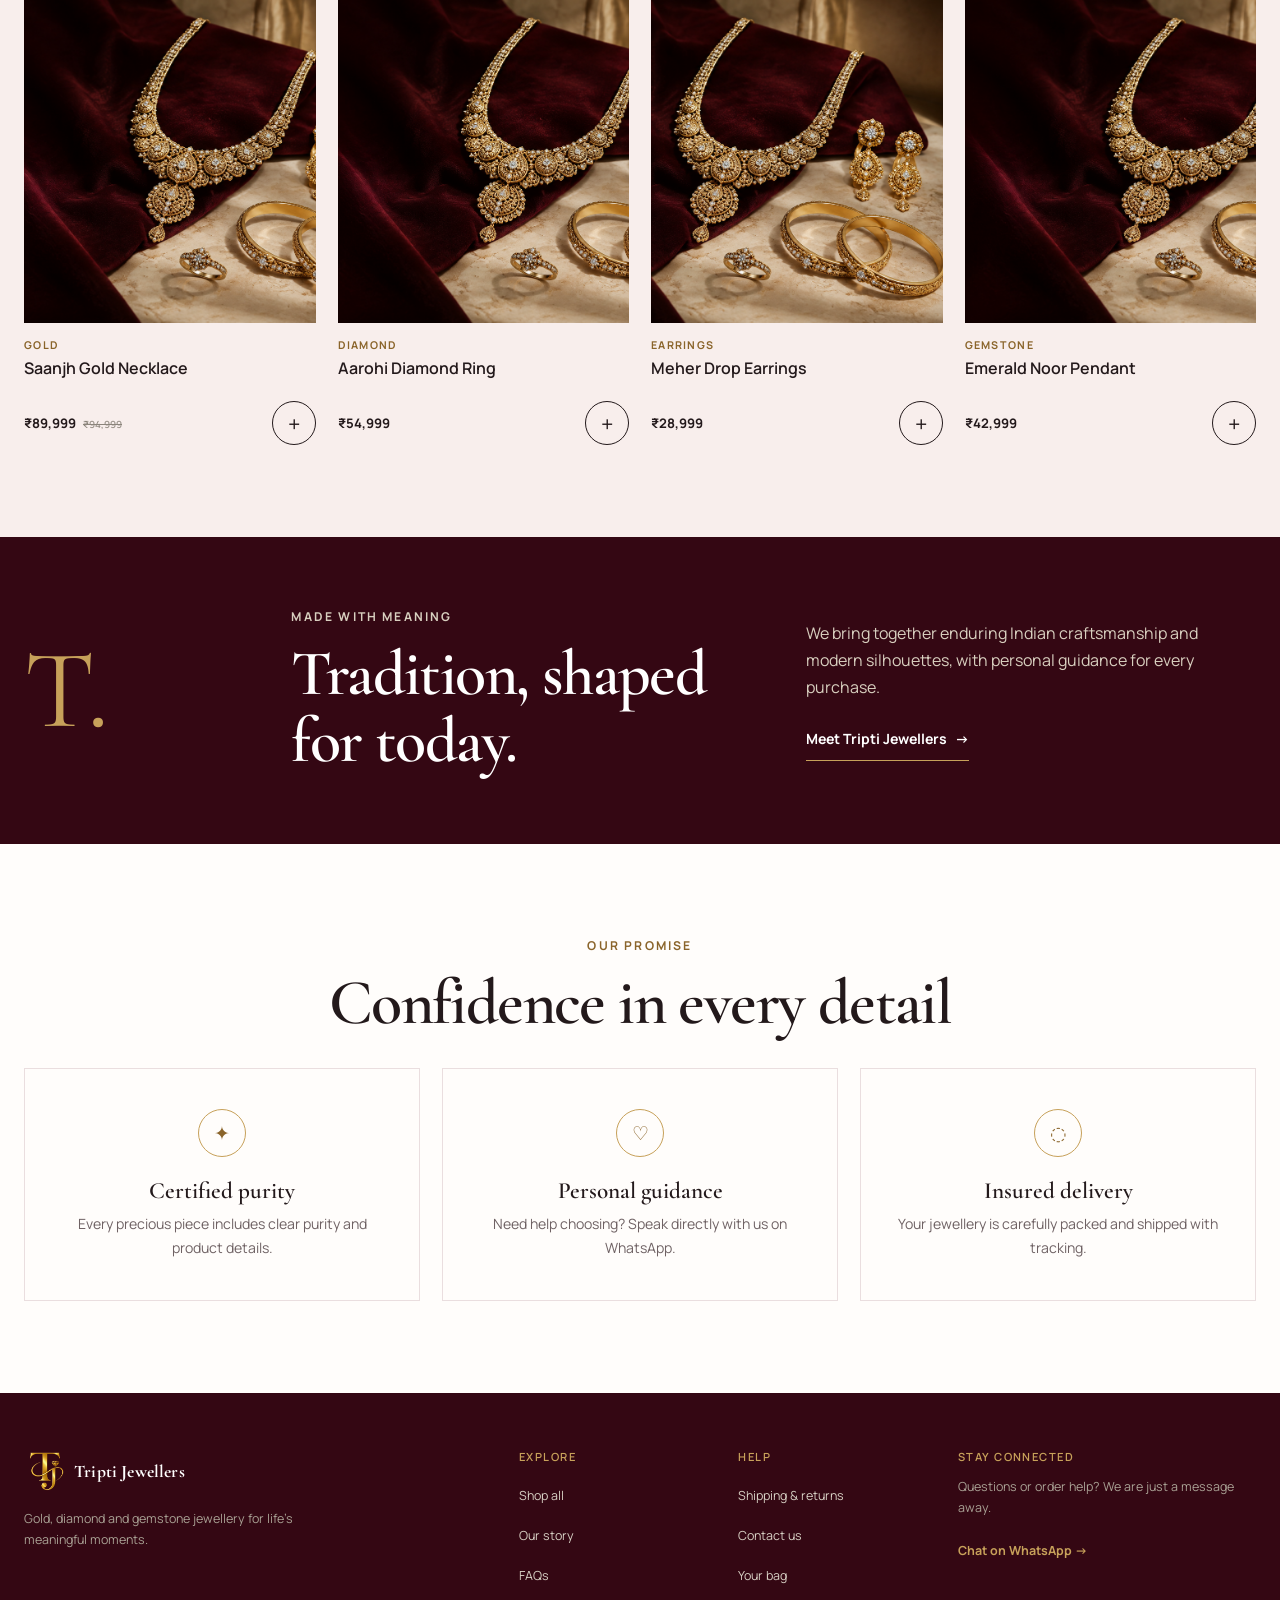
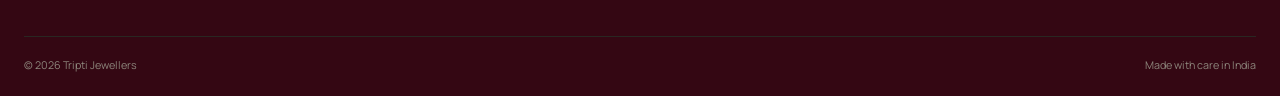
==== commit 5f6e9f5c: "Remove bag label from header" ====
--- a/index.html
+++ b/index.html
@@ -32,7 +32,7 @@
       <nav class="header-actions" aria-label="Quick links">
         <a href="about.html" class="header-action header-action-story"><span aria-hidden="true">◇</span><span>Our story</span></a>
         <a href="contact.html" class="header-action"><span aria-hidden="true">♙</span><span>Contact</span></a>
-        <a class="cart-link" href="cart.html" aria-label="View shopping bag"><span class="cart-icon-image" aria-hidden="true"><img src="images/tripti-shopping-bag-icon.png" alt=""></span><span>Bag</span><span class="cart-count" aria-live="polite">0</span></a>
+        <a class="cart-link" href="cart.html" aria-label="View shopping bag"><span class="cart-icon-image" aria-hidden="true"><img src="images/tripti-shopping-bag-icon.png" alt=""></span><span class="cart-count" aria-live="polite">0</span></a>
       </nav>
     </div>
     <nav class="category-nav" aria-label="Jewellery categories">
--- a/css/style.css
+++ b/css/style.css
@@ -400,7 +400,6 @@
   .header-action > span:first-child { font-family: var(--display); font-size: 1.45rem; line-height: 1; }
   .cart-link { min-height: 48px; display: grid; grid-template-columns: auto auto; place-items: center; }
   .cart-icon-image { width: 36px; height: 36px; }
-  .cart-link > span:nth-child(2) { display: block; }
   .cart-count { grid-column: 2; grid-row: 1; margin: -22px -12px 0 0; }
   .category-nav { display: block; border-top: 1px solid var(--line); background: var(--white); }
   .category-nav-inner { min-height: 62px; display: flex; align-items: center; justify-content: space-between; gap: 18px; overflow-x: auto; scrollbar-width: none; }
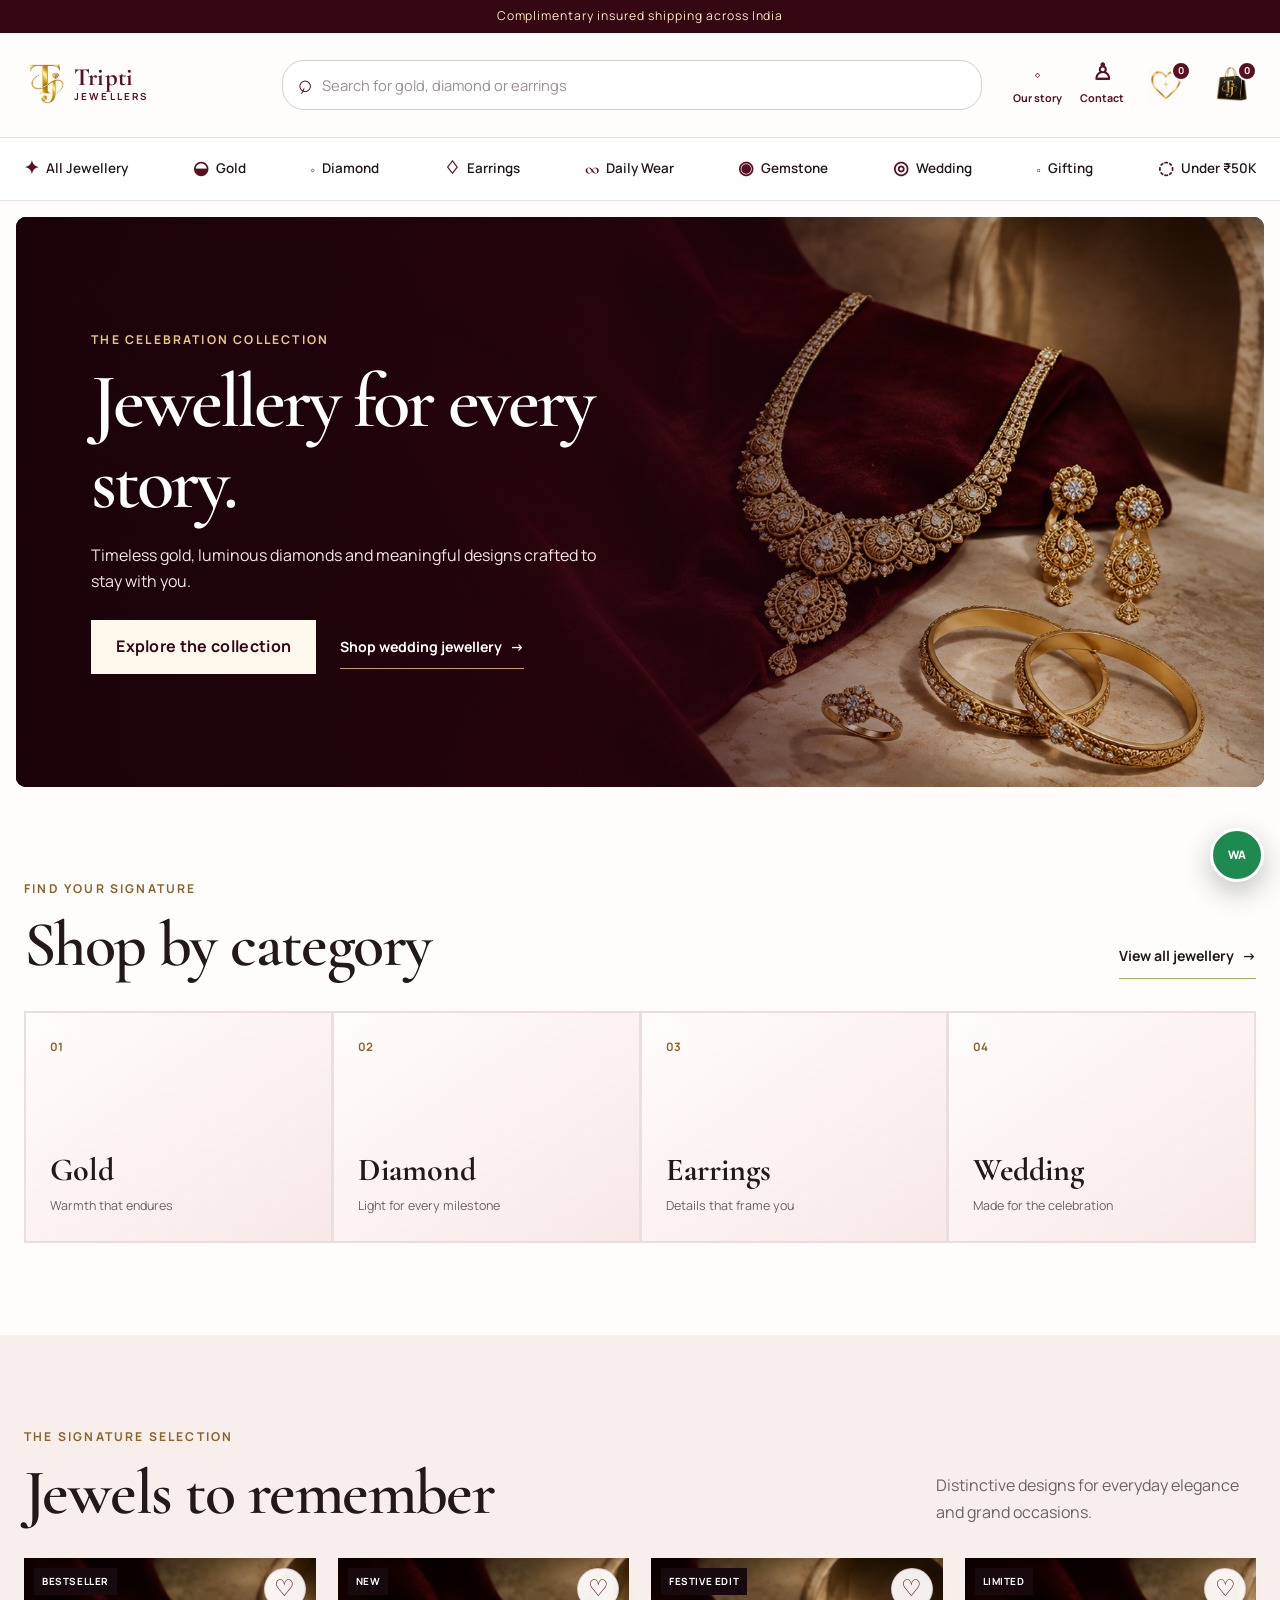
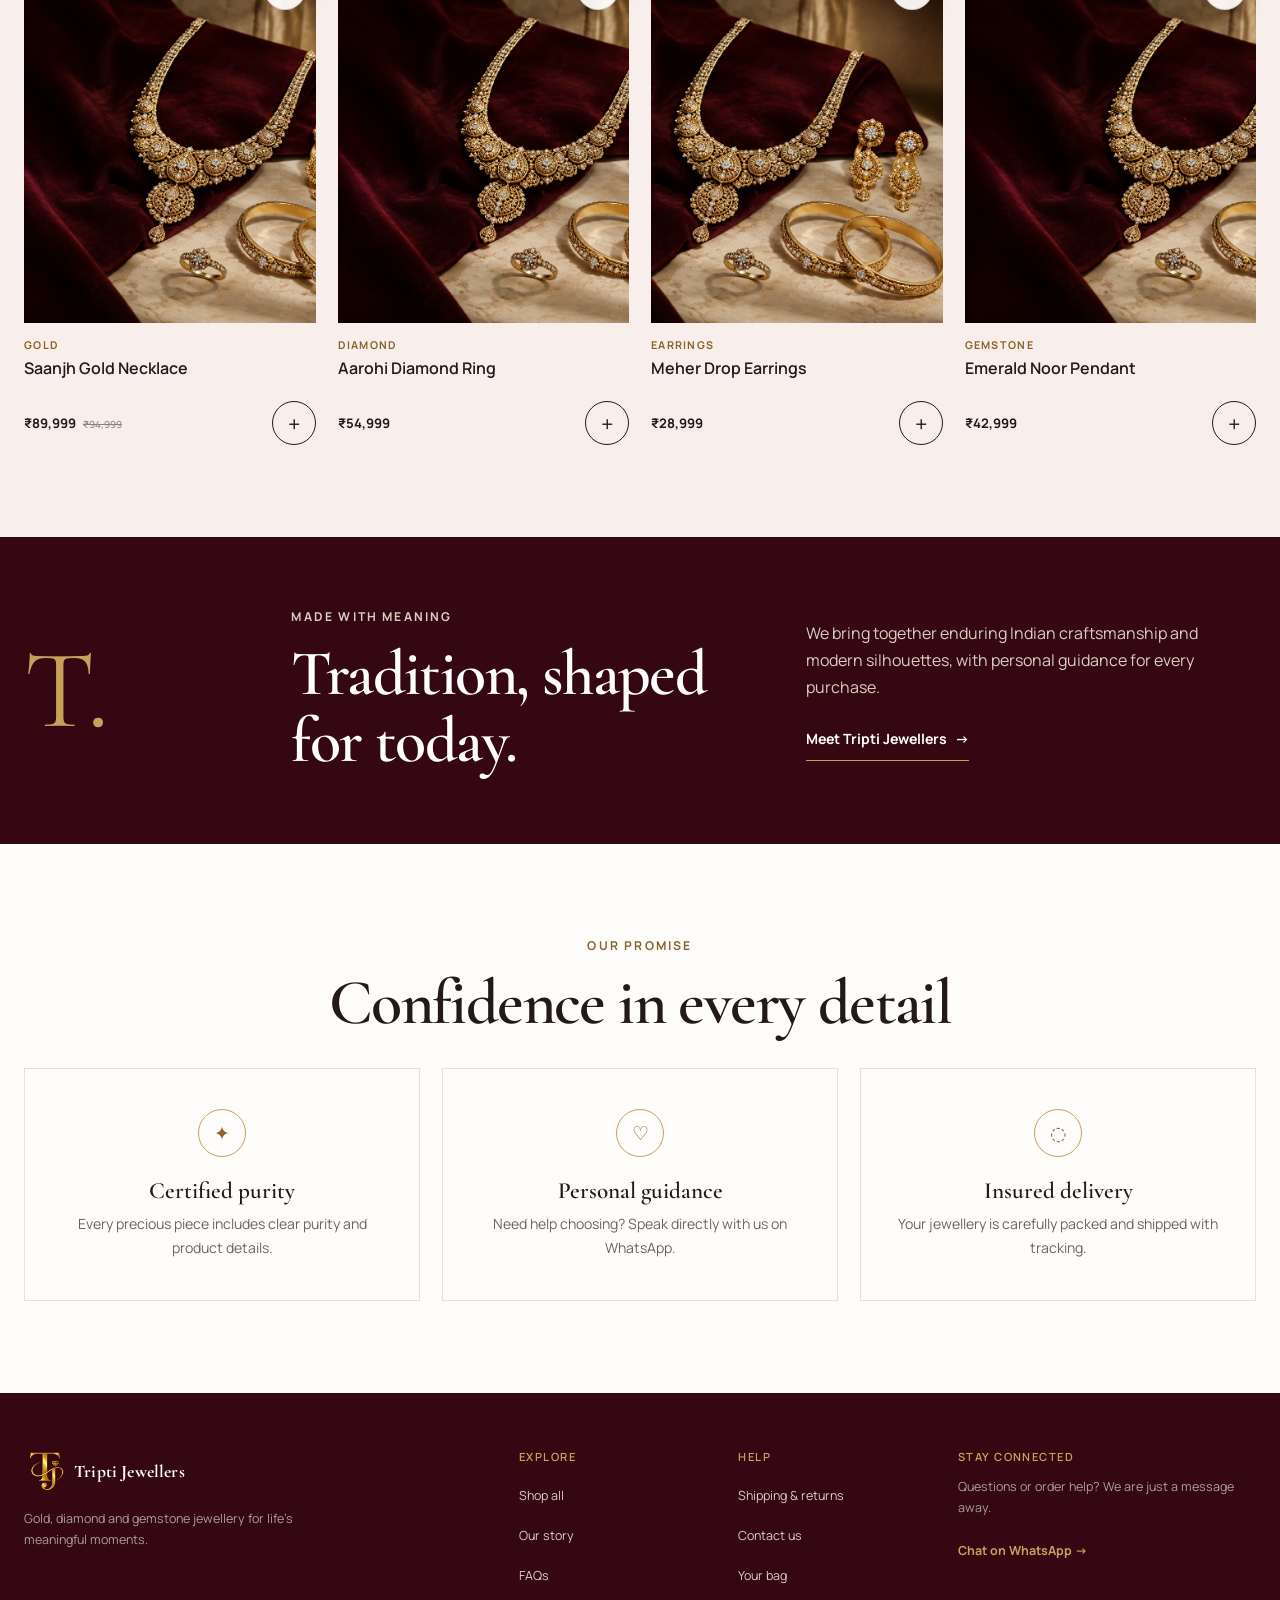
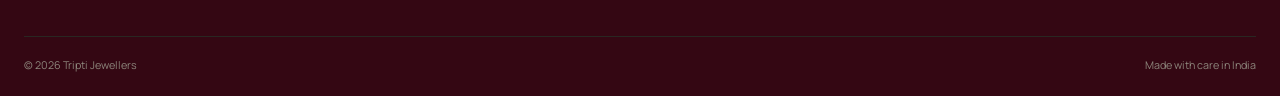
==== commit 428323b5: "Add functional jewellery wishlist" ====
--- a/index.html
+++ b/index.html
@@ -32,6 +32,7 @@
       <nav class="header-actions" aria-label="Quick links">
         <a href="about.html" class="header-action header-action-story"><span aria-hidden="true">◇</span><span>Our story</span></a>
         <a href="contact.html" class="header-action"><span aria-hidden="true">♙</span><span>Contact</span></a>
+        <a class="wishlist-link" href="wishlist.html" aria-label="View wishlist"><span class="wishlist-icon-image" aria-hidden="true"><img src="images/tripti-wishlist-heart.png" alt=""></span><span class="wishlist-count" aria-live="polite">0</span></a>
         <a class="cart-link" href="cart.html" aria-label="View shopping bag"><span class="cart-icon-image" aria-hidden="true"><img src="images/tripti-shopping-bag-icon.png" alt=""></span><span class="cart-count" aria-live="polite">0</span></a>
       </nav>
     </div>
--- a/css/style.css
+++ b/css/style.css
@@ -107,7 +107,7 @@
 
 /* Product cards */
 .product-grid { display: grid; grid-template-columns: repeat(2, minmax(0, 1fr)); gap: 28px 10px; }
-.product-card { min-width: 0; }
+.product-card { position: relative; min-width: 0; }
 .product-image-wrap { position: relative; display: block; overflow: hidden; aspect-ratio: 4 / 5; background: #ece2d1; }
 .product-image-wrap img { height: 100%; object-fit: cover; transition: transform .5s ease, filter .5s ease; }
 .product-card:hover .product-image-wrap img { transform: scale(1.025); filter: contrast(1.03); }
@@ -121,6 +121,9 @@
 .old-price { margin-left: 4px; color: #8b847b; font-size: .75em; font-weight: 500; text-decoration: line-through; }
 .quick-add { width: 44px; height: 44px; flex: 0 0 auto; background: transparent; border: 1px solid var(--ink); border-radius: 50%; font-size: 1.35rem; cursor: pointer; transition: background .2s, color .2s, transform .2s; }
 .quick-add:hover { background: var(--ink); color: var(--white); transform: rotate(90deg); }
+.wishlist-toggle { position: absolute; z-index: 3; top: 10px; right: 10px; width: 42px; height: 42px; display: grid; place-items: center; padding: 0; background: rgba(255, 253, 251, .94); color: var(--burgundy); border: 1px solid rgba(90, 16, 34, .18); border-radius: 50%; box-shadow: 0 6px 20px rgba(35, 25, 27, .12); font-family: var(--display); font-size: 1.45rem; line-height: 1; cursor: pointer; transition: transform .2s, background-color .2s, color .2s; }
+.wishlist-toggle:hover { transform: translateY(-2px); }
+.wishlist-toggle.is-saved { background: var(--burgundy); color: var(--white); }
 
 /* Story and benefits */
 .story-banner { padding: 70px 0; background: var(--black); color: var(--white); }
@@ -175,6 +178,9 @@
 .quantity-control input { min-height: 44px; padding: 0; border: 0; text-align: center; -moz-appearance: textfield; }
 .quantity-control input::-webkit-inner-spin-button { appearance: none; }
 .delivery-note { display: flex; gap: 14px; padding: 18px; background: var(--cream); }
+.wishlist-detail-button { width: 100%; min-height: 48px; display: flex; align-items: center; justify-content: center; gap: 9px; margin: -12px 0 20px; padding: 10px 18px; background: transparent; color: var(--burgundy); border: 1px solid var(--burgundy); font-weight: 700; cursor: pointer; transition: background-color .2s, color .2s; }
+.wishlist-detail-button span:first-child { font-family: var(--display); font-size: 1.35rem; line-height: 1; }
+.wishlist-detail-button:hover, .wishlist-detail-button.is-saved { background: var(--burgundy); color: var(--white); }
 .delivery-note > span { color: var(--gold-dark); }
 .delivery-note strong { font-size: .8rem; }
 .delivery-note p { margin: 2px 0 0; color: var(--muted); font-size: .73rem; }
@@ -213,6 +219,11 @@
 .upi-panel h2 { margin-bottom: 8px; }
 .upi-panel p { margin-bottom: 4px; font-size: .77rem; }
 .upi-panel img { width: 88px; height: 88px; }
+
+/* Wishlist */
+.wishlist-section { min-height: 540px; }
+.wishlist-toolbar { display: flex; flex-wrap: wrap; align-items: center; justify-content: space-between; gap: 12px 24px; margin-bottom: 28px; }
+.wishlist-toolbar p { margin: 0; color: var(--muted); font-size: .86rem; font-weight: 600; }
 
 /* About */
 .about-hero { padding: 76px 0; background: var(--black); color: var(--white); }
@@ -346,10 +357,12 @@
 .site-search input::placeholder { color: #9c8f91; }
 .header-actions { grid-column: 3; grid-row: 1; display: flex; align-items: center; gap: 2px; }
 .header-action { display: none; }
-.cart-link { grid-column: auto; grid-row: auto; min-height: 44px; gap: 5px; padding: 0 2px; color: var(--burgundy); font-size: .7rem; }
-.cart-icon-image { width: 30px; height: 30px; display: grid; place-items: center; flex: 0 0 auto; }
-.cart-icon-image img { width: 100%; height: 100%; object-fit: contain; }
-.cart-count { min-width: 20px; width: 20px; height: 20px; background: var(--burgundy); font-size: .62rem; }
+.wishlist-link, .cart-link { position: relative; width: 42px; min-height: 44px; display: grid; place-items: center; padding: 0; color: var(--burgundy); }
+.wishlist-icon-image, .cart-icon-image { width: 30px; height: 30px; display: grid; place-items: center; flex: 0 0 auto; }
+.wishlist-icon-image img, .cart-icon-image img { width: 100%; height: 100%; object-fit: contain; }
+.wishlist-icon-image img { mix-blend-mode: multiply; }
+.wishlist-count, .cart-count { position: absolute; top: 0; right: -1px; min-width: 20px; width: 20px; height: 20px; display: grid; place-items: center; background: var(--burgundy); color: var(--white); border: 2px solid var(--white); border-radius: 50%; font-size: .6rem; font-weight: 700; }
+.wishlist-link[aria-current="page"] .wishlist-icon-image { filter: saturate(1.25) drop-shadow(0 3px 6px rgba(138, 100, 42, .24)); }
 .category-nav { display: none; }
 
 .menu-backdrop { position: fixed; z-index: 89; inset: 0; background: rgba(20, 6, 10, .48); backdrop-filter: blur(2px); }
@@ -398,9 +411,8 @@
   .header-actions { grid-column: 3; grid-row: 1; justify-self: end; gap: 18px; }
   .header-action { min-height: 48px; display: grid; place-items: center; color: var(--burgundy); font-size: .67rem; font-weight: 700; }
   .header-action > span:first-child { font-family: var(--display); font-size: 1.45rem; line-height: 1; }
-  .cart-link { min-height: 48px; display: grid; grid-template-columns: auto auto; place-items: center; }
-  .cart-icon-image { width: 36px; height: 36px; }
-  .cart-count { grid-column: 2; grid-row: 1; margin: -22px -12px 0 0; }
+  .wishlist-link, .cart-link { width: 48px; min-height: 48px; }
+  .wishlist-icon-image, .cart-icon-image { width: 36px; height: 36px; }
   .category-nav { display: block; border-top: 1px solid var(--line); background: var(--white); }
   .category-nav-inner { min-height: 62px; display: flex; align-items: center; justify-content: space-between; gap: 18px; overflow-x: auto; scrollbar-width: none; }
   .category-nav-inner::-webkit-scrollbar { display: none; }
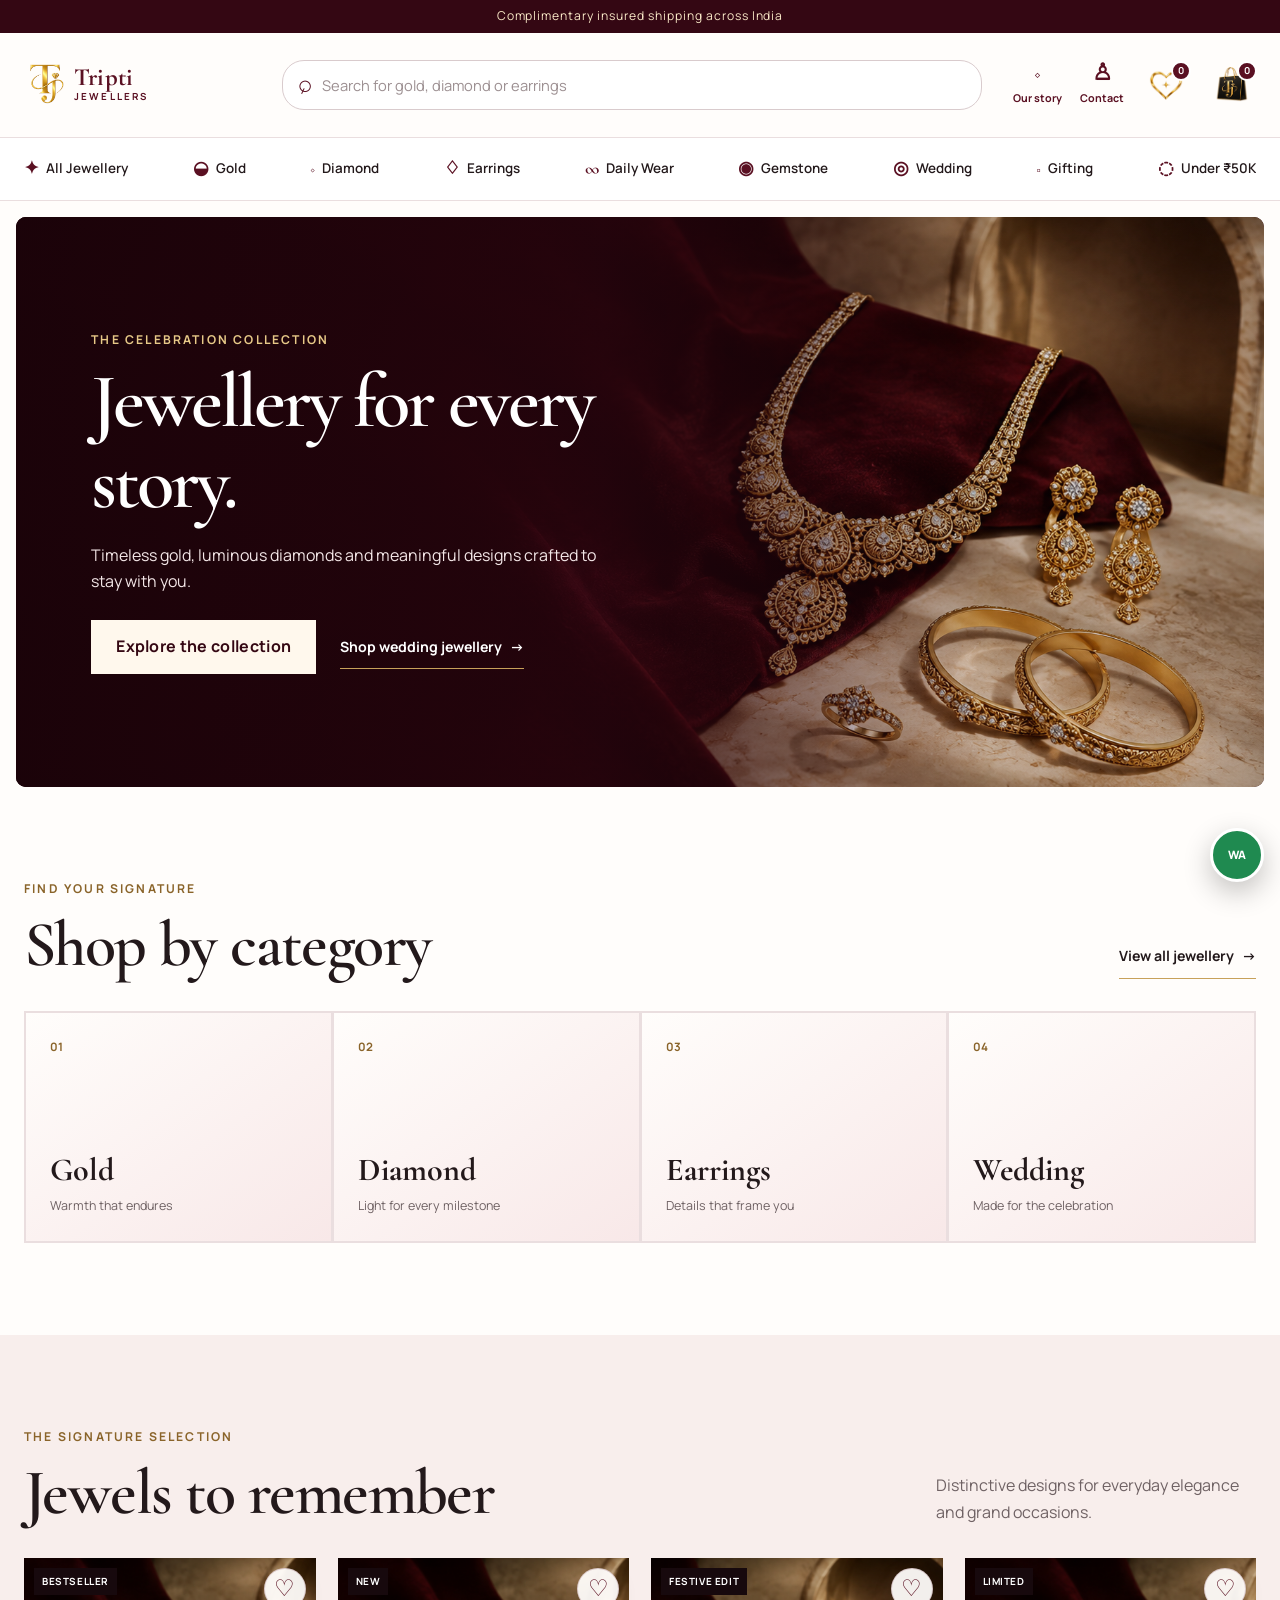
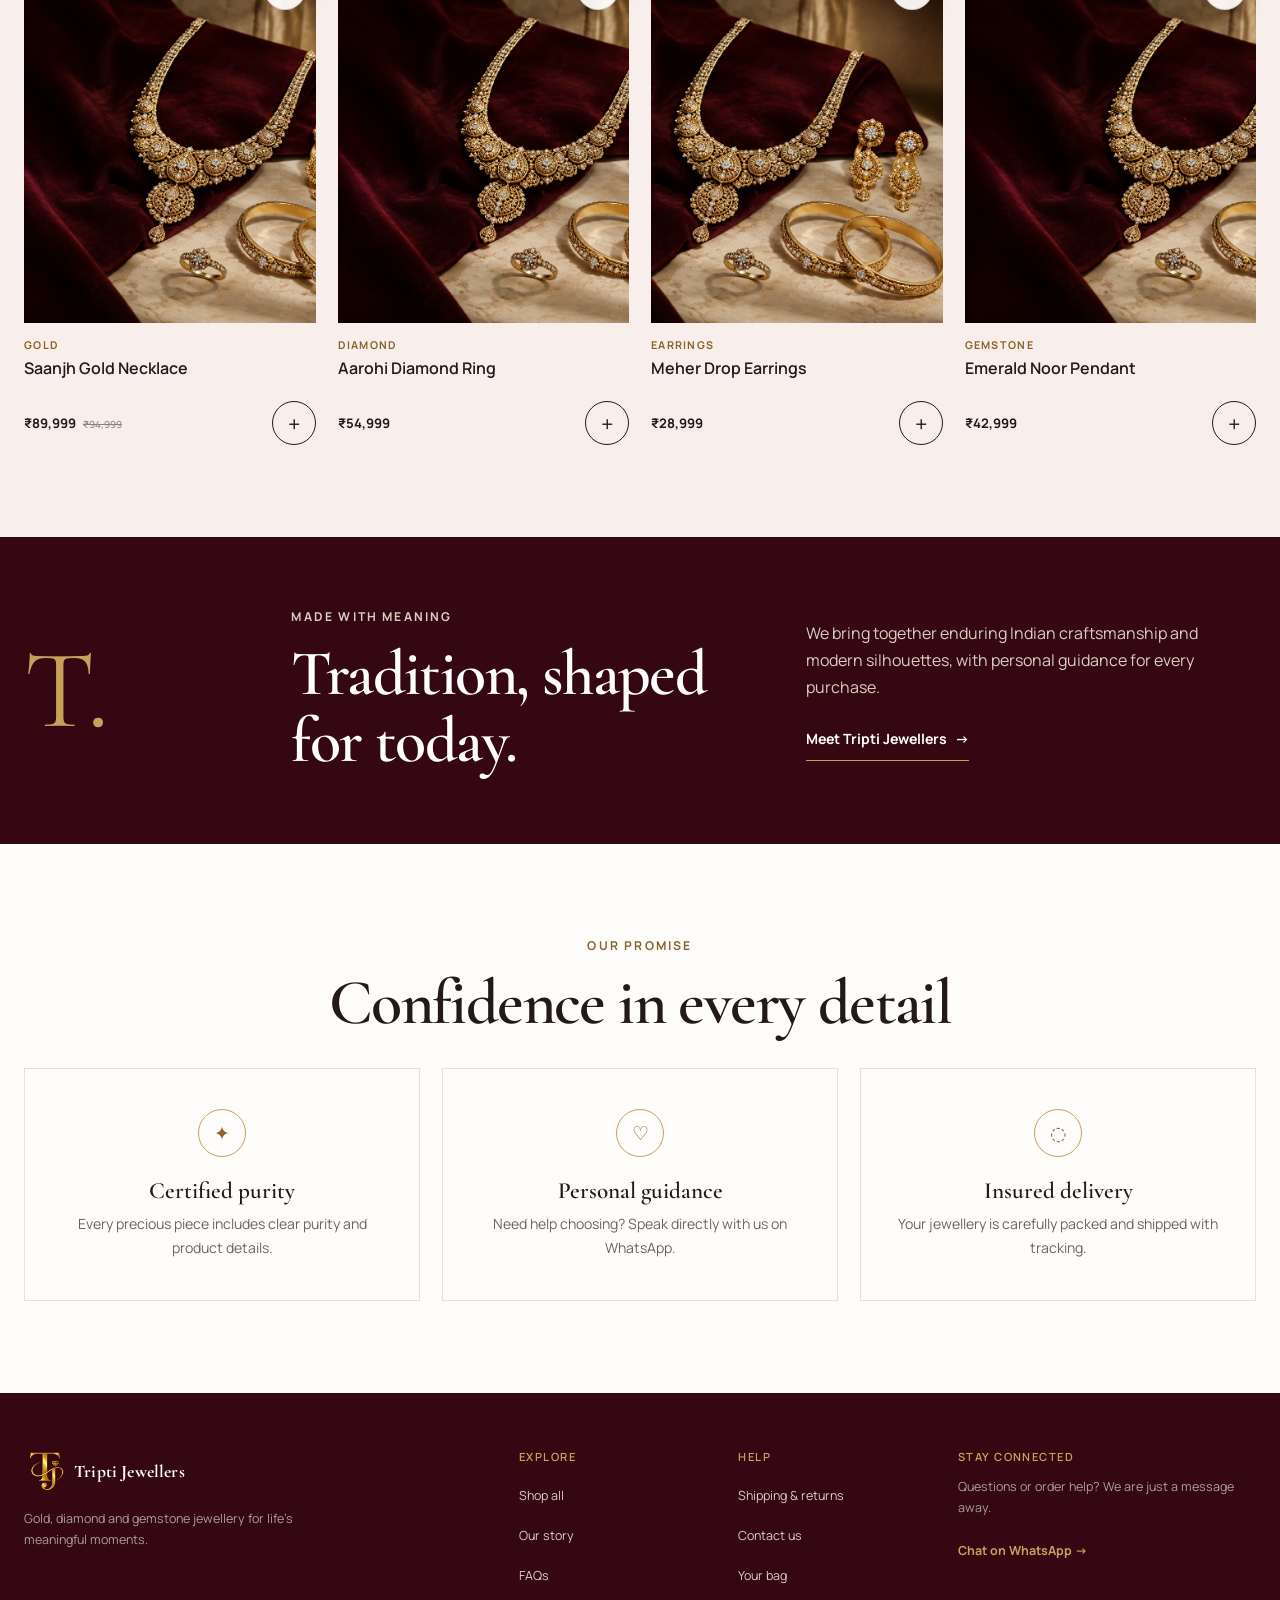
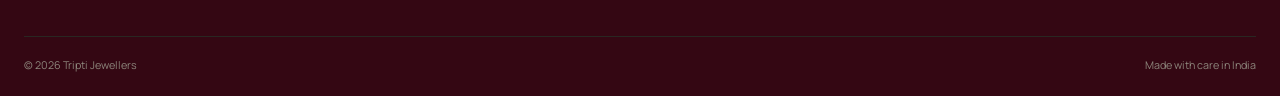
==== commit 524cc7e1: "Rename wishlist to watchlist" ====
--- a/index.html
+++ b/index.html
@@ -32,7 +32,7 @@
       <nav class="header-actions" aria-label="Quick links">
         <a href="about.html" class="header-action header-action-story"><span aria-hidden="true">◇</span><span>Our story</span></a>
         <a href="contact.html" class="header-action"><span aria-hidden="true">♙</span><span>Contact</span></a>
-        <a class="wishlist-link" href="wishlist.html" aria-label="View wishlist"><span class="wishlist-icon-image" aria-hidden="true"><img src="images/tripti-wishlist-heart.png" alt=""></span><span class="wishlist-count" aria-live="polite">0</span></a>
+        <a class="wishlist-link" href="watchlist.html" aria-label="View watchlist"><span class="wishlist-icon-image" aria-hidden="true"><img src="images/tripti-watchlist-heart.png" alt=""></span><span class="wishlist-count" aria-live="polite">0</span></a>
         <a class="cart-link" href="cart.html" aria-label="View shopping bag"><span class="cart-icon-image" aria-hidden="true"><img src="images/tripti-shopping-bag-icon.png" alt=""></span><span class="cart-count" aria-live="polite">0</span></a>
       </nav>
     </div>
--- a/css/style.css
+++ b/css/style.css
@@ -147,6 +147,7 @@
 .empty-state { padding: 70px 20px; text-align: center; }
 .empty-state h1, .empty-state h2 { margin-bottom: 12px; }
 .empty-symbol { margin-bottom: 24px; color: var(--gold); font-family: var(--display); font-size: 6rem; line-height: 1; }
+.empty-symbol img { width: 112px; height: 112px; object-fit: contain; }
 
 /* Shop */
 .shop-section { min-height: 560px; }
@@ -360,7 +361,6 @@
 .wishlist-link, .cart-link { position: relative; width: 42px; min-height: 44px; display: grid; place-items: center; padding: 0; color: var(--burgundy); }
 .wishlist-icon-image, .cart-icon-image { width: 30px; height: 30px; display: grid; place-items: center; flex: 0 0 auto; }
 .wishlist-icon-image img, .cart-icon-image img { width: 100%; height: 100%; object-fit: contain; }
-.wishlist-icon-image img { mix-blend-mode: multiply; }
 .wishlist-count, .cart-count { position: absolute; top: 0; right: -1px; min-width: 20px; width: 20px; height: 20px; display: grid; place-items: center; background: var(--burgundy); color: var(--white); border: 2px solid var(--white); border-radius: 50%; font-size: .6rem; font-weight: 700; }
 .wishlist-link[aria-current="page"] .wishlist-icon-image { filter: saturate(1.25) drop-shadow(0 3px 6px rgba(138, 100, 42, .24)); }
 .category-nav { display: none; }
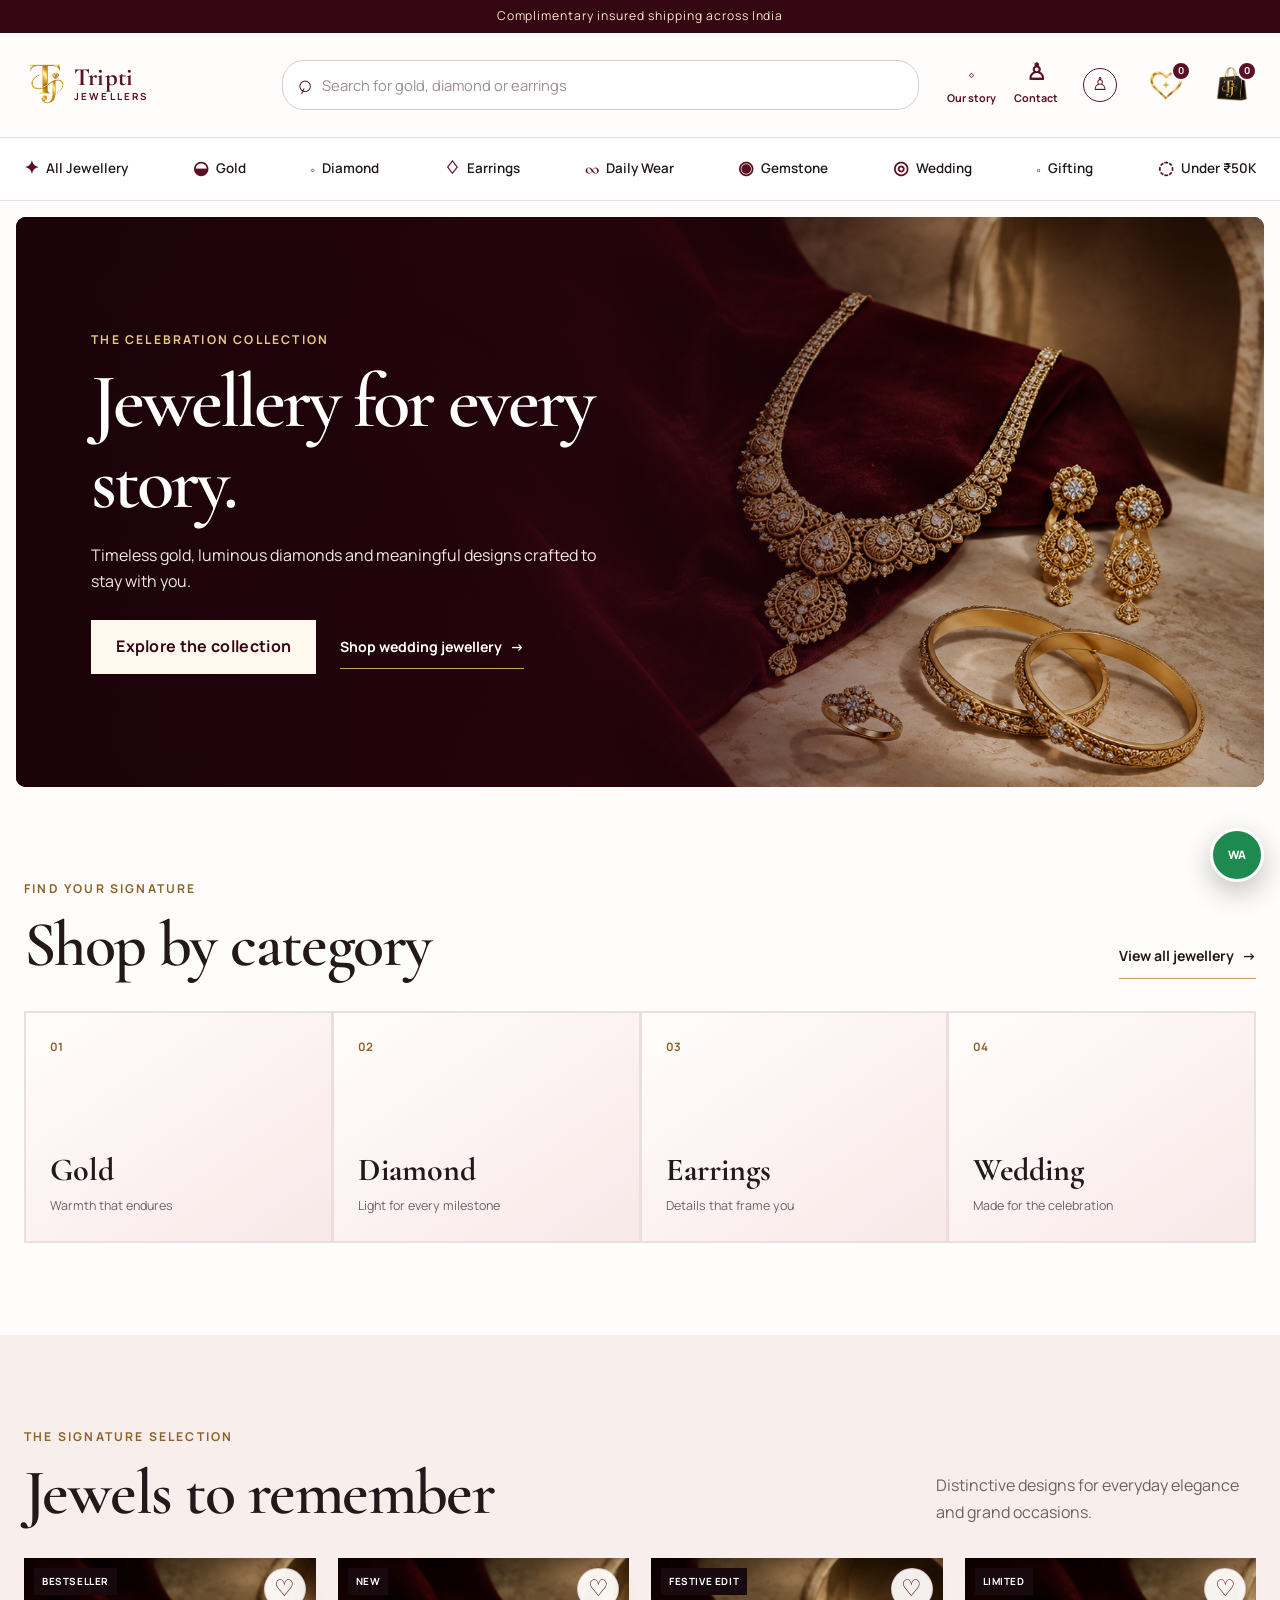
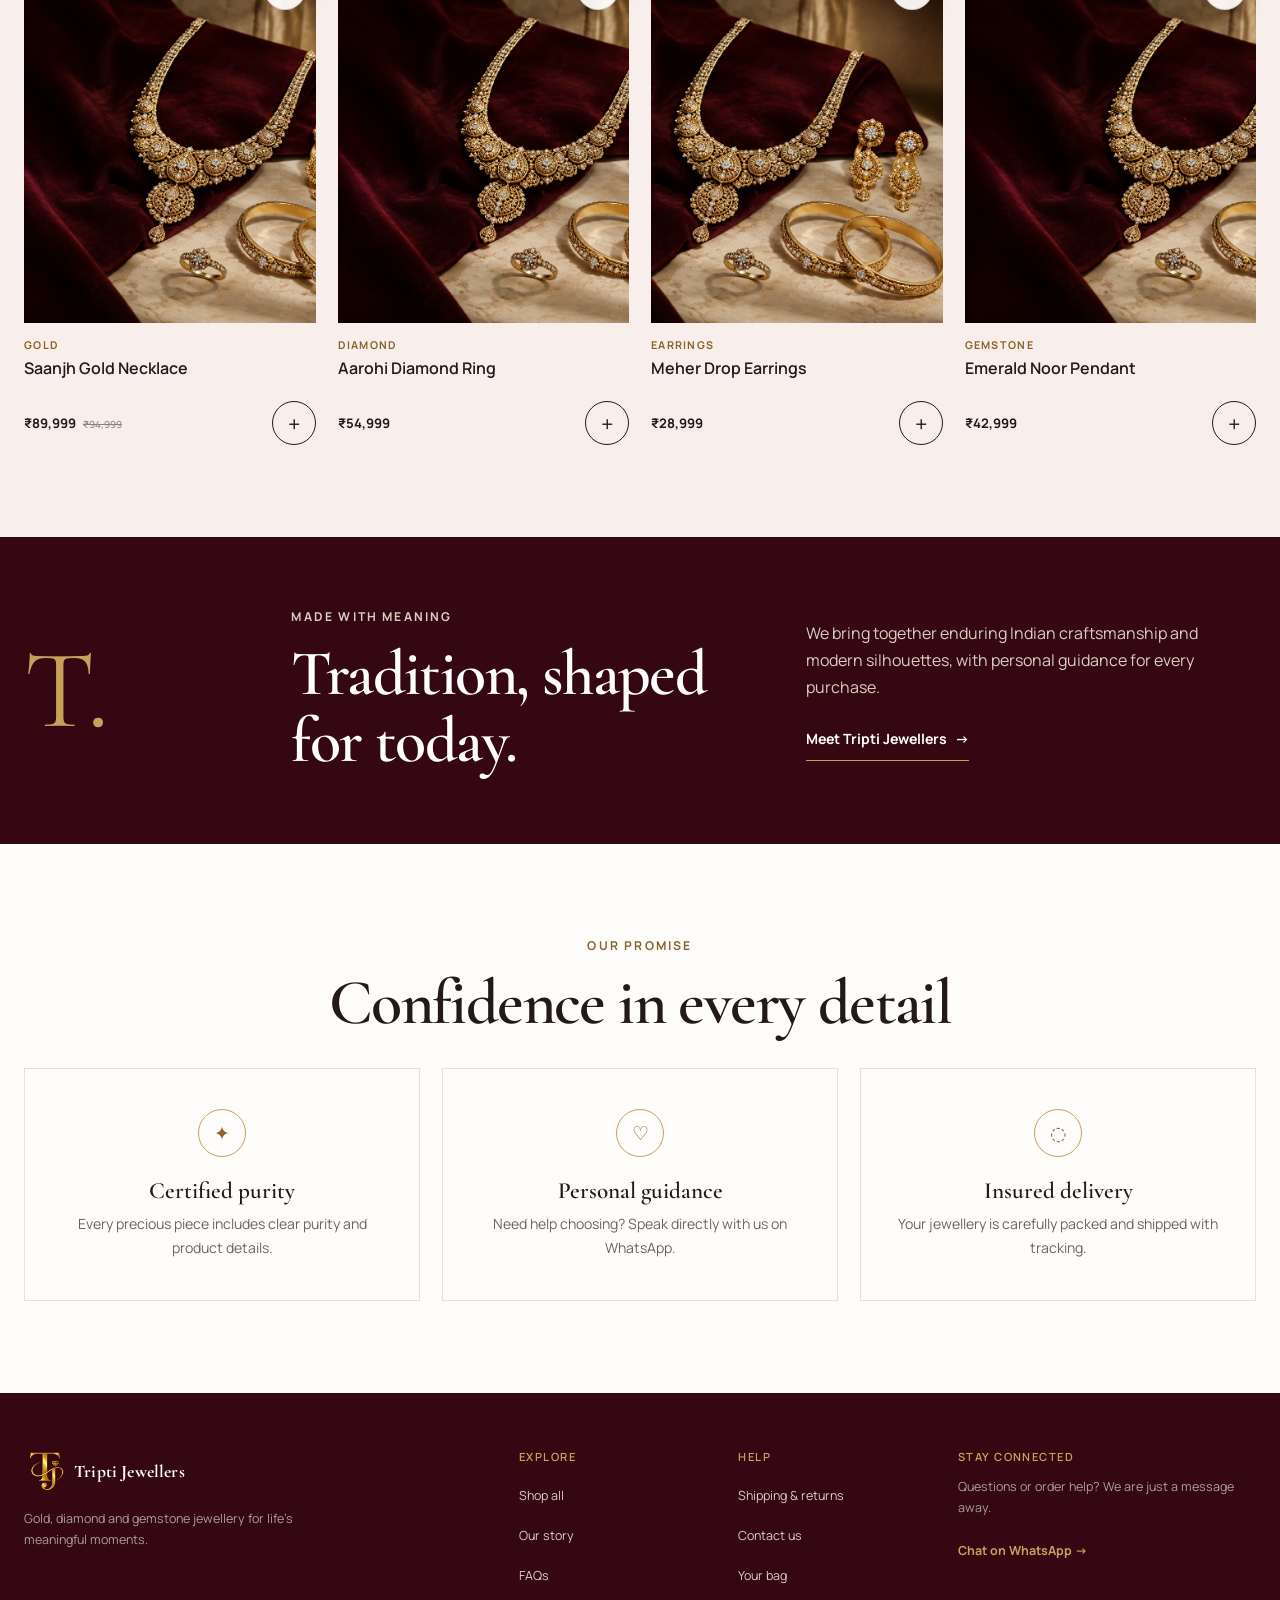
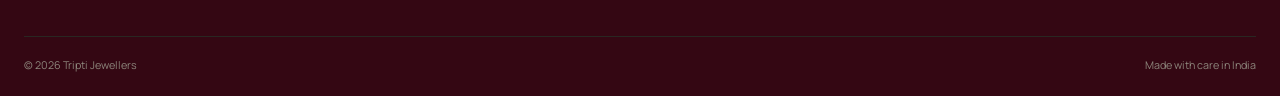
==== commit c1401cfe: "Add secure customer accounts and store admin dashboard" ====
--- a/index.html
+++ b/index.html
@@ -32,6 +32,7 @@
       <nav class="header-actions" aria-label="Quick links">
         <a href="about.html" class="header-action header-action-story"><span aria-hidden="true">◇</span><span>Our story</span></a>
         <a href="contact.html" class="header-action"><span aria-hidden="true">♙</span><span>Contact</span></a>
+        <a class="account-link" href="login.html" aria-label="Login or view account" data-account-link><span class="account-icon" aria-hidden="true">♙</span><span class="sr-only" data-account-text>Login</span></a>
         <a class="wishlist-link" href="watchlist.html" aria-label="View watchlist"><span class="wishlist-icon-image" aria-hidden="true"><img src="images/tripti-watchlist-heart.png" alt=""></span><span class="wishlist-count" aria-live="polite">0</span></a>
         <a class="cart-link" href="cart.html" aria-label="View shopping bag"><span class="cart-icon-image" aria-hidden="true"><img src="images/tripti-shopping-bag-icon.png" alt=""></span><span class="cart-count" aria-live="polite">0</span></a>
       </nav>
@@ -57,7 +58,7 @@
     <nav class="mobile-menu-links" aria-label="Shop categories">
       <a href="shop.html"><span>✦</span>All Jewellery<b>›</b></a><a href="shop.html?category=Gold"><span>◒</span>Gold<b>›</b></a><a href="shop.html?category=Diamond"><span>◇</span>Diamond<b>›</b></a><a href="shop.html?category=Earrings"><span>♢</span>Earrings<b>›</b></a><a href="shop.html?category=Daily%20Wear"><span>∞</span>Daily Wear<b>›</b></a><a href="shop.html?category=Gemstone"><span>◉</span>Gemstone<b>›</b></a><a href="shop.html?category=Wedding"><span>◎</span>Wedding<b>›</b></a><a href="shop.html?category=Gifting"><span>□</span>Gifting<b>›</b></a><a href="shop.html?category=Under%2050K"><span>◌</span>Under ₹50K<b>›</b></a>
     </nav>
-    <div class="mobile-menu-pages"><a href="about.html">Our story</a><a href="contact.html">Contact & stores</a></div>
+    <div class="mobile-menu-pages"><a href="about.html">Our story</a><a href="contact.html">Contact & stores</a><a href="login.html" data-account-menu-link><span data-account-menu-text>Login</span></a></div>
   </aside>
 
   <main id="main-content">
@@ -142,6 +143,7 @@
   </footer>
   <a class="whatsapp-float" data-whatsapp-link href="#" target="_blank" rel="noopener" aria-label="Chat with Tripti Jewellers on WhatsApp"><span>WA</span></a>
   <div class="toast" role="status" aria-live="polite"></div>
+  <script src="js/supabase-client.js"></script>
   <script src="js/products.js"></script>
   <script src="js/main.js"></script>
 </body>
--- a/css/style.css
+++ b/css/style.css
@@ -25,6 +25,7 @@
 }
 
 * { box-sizing: border-box; }
+[hidden] { display: none !important; }
 html { scroll-behavior: smooth; }
 body { margin: 0; background: var(--paper); color: var(--ink); font-family: var(--body); font-size: 1rem; line-height: 1.7; -webkit-font-smoothing: antialiased; }
 body, button, input, textarea, select { font-family: var(--body); }
@@ -75,6 +76,8 @@
 .button-gold:hover { background: #d5b36f; }
 .button-dark { background: var(--ink); color: var(--white); }
 .button-dark:hover { background: var(--gold-dark); }
+.button-outline { background: transparent; color: var(--burgundy); border-color: rgba(90, 16, 34, .3); }
+.button-outline:hover { background: var(--blush); }
 .button-full { width: 100%; }
 .text-link { min-height: 44px; display: inline-flex; align-items: center; gap: 8px; color: var(--ink); font-size: .88rem; font-weight: 700; border-bottom: 1px solid var(--gold); }
 .text-link span { transition: transform .2s; }
@@ -112,6 +115,7 @@
 .product-image-wrap img { height: 100%; object-fit: cover; transition: transform .5s ease, filter .5s ease; }
 .product-card:hover .product-image-wrap img { transform: scale(1.025); filter: contrast(1.03); }
 .product-badge { position: absolute; top: 10px; left: 10px; padding: 5px 8px; background: var(--black); color: var(--white); font-size: .62rem; font-weight: 700; letter-spacing: .06em; text-transform: uppercase; }
+.stock-badge { position: absolute; right: 10px; bottom: 10px; padding: 5px 8px; background: rgba(255,255,255,.92); color: var(--burgundy); font-size: .62rem; font-weight: 800; text-transform: uppercase; }
 .product-card-body { padding-top: 13px; }
 .product-category { margin-bottom: 4px; color: var(--gold-dark); font-size: .67rem; font-weight: 700; letter-spacing: .12em; text-transform: uppercase; }
 .product-card h3 { min-height: 2.2em; margin-bottom: 8px; font-family: var(--body); font-size: .9rem; font-weight: 600; line-height: 1.35; }
@@ -121,12 +125,16 @@
 .old-price { margin-left: 4px; color: #8b847b; font-size: .75em; font-weight: 500; text-decoration: line-through; }
 .quick-add { width: 44px; height: 44px; flex: 0 0 auto; background: transparent; border: 1px solid var(--ink); border-radius: 50%; font-size: 1.35rem; cursor: pointer; transition: background .2s, color .2s, transform .2s; }
 .quick-add:hover { background: var(--ink); color: var(--white); transform: rotate(90deg); }
+.quick-add:disabled, .button:disabled { opacity: .55; cursor: not-allowed; transform: none; }
 .wishlist-toggle { position: absolute; z-index: 3; top: 10px; right: 10px; width: 42px; height: 42px; display: grid; place-items: center; padding: 0; background: rgba(255, 253, 251, .94); color: var(--burgundy); border: 1px solid rgba(90, 16, 34, .18); border-radius: 50%; box-shadow: 0 6px 20px rgba(35, 25, 27, .12); font-family: var(--display); font-size: 1.45rem; line-height: 1; cursor: pointer; transition: transform .2s, background-color .2s, color .2s; }
 .wishlist-toggle:hover { transform: translateY(-2px); }
 .wishlist-toggle.is-saved { background: var(--burgundy); color: var(--white); }
 
 /* Story and benefits */
 .story-banner { padding: 70px 0; background: var(--black); color: var(--white); }
+.managed-home-banner { min-height: 360px; display: grid; align-items: center; padding: 64px 0; background: linear-gradient(135deg, var(--burgundy-dark), var(--burgundy)); background-position: center; background-size: cover; color: var(--white); }
+.managed-home-banner h2 { max-width: 700px; margin-bottom: 14px; }
+.managed-home-banner p:not(.eyebrow) { max-width: 620px; color: #eadde0; }
 .story-grid { display: grid; gap: 30px; }
 .story-number { color: var(--gold); font-family: var(--display); font-size: 7rem; line-height: .8; }
 .story-grid h2 { margin-bottom: 0; }
@@ -226,6 +234,137 @@
 .wishlist-toolbar { display: flex; flex-wrap: wrap; align-items: center; justify-content: space-between; gap: 12px 24px; margin-bottom: 28px; }
 .wishlist-toolbar p { margin: 0; color: var(--muted); font-size: .86rem; font-weight: 600; }
 
+/* Customer login and account */
+.account-header { min-height: 78px; display: grid; align-items: center; background: var(--paper); border-bottom: 1px solid var(--line); }
+.account-header .container { display: flex; align-items: center; justify-content: space-between; gap: 20px; }
+.account-header .brand { grid-column: auto; justify-self: auto; color: var(--burgundy); }
+.account-header-links { display: flex; align-items: center; gap: 16px; font-size: .82rem; font-weight: 700; }
+.auth-main { min-height: calc(100vh - 112px); display: grid; place-items: center; padding: 34px 16px; background: linear-gradient(135deg, var(--burgundy-dark), #6e1830); }
+.auth-shell { width: min(100%, 980px); display: grid; overflow: hidden; background: var(--paper); box-shadow: 0 28px 80px rgba(24, 3, 9, .3); }
+.auth-brand-panel { min-height: 280px; display: flex; flex-direction: column; justify-content: flex-end; padding: 34px 28px; background: linear-gradient(140deg, rgba(30, 4, 11, .96), rgba(90, 16, 34, .88)), url('../images/hero-jewellery.png') center/cover; color: var(--white); }
+.auth-brand-panel h1 { max-width: 520px; margin-bottom: 16px; font-size: clamp(2.8rem, 10vw, 4.6rem); }
+.auth-brand-panel > p:not(.eyebrow) { max-width: 520px; color: #eadde0; }
+.auth-brand-panel > a { width: max-content; margin-top: 18px; color: #efd396; border-bottom: 1px solid currentColor; font-size: .82rem; font-weight: 700; }
+.auth-form-panel { padding: 34px 24px; }
+.auth-form-panel h2 { margin-bottom: 10px; font-size: 2.6rem; }
+.auth-form-panel > p:not(.eyebrow) { margin-bottom: 24px; color: var(--muted); font-size: .9rem; }
+.auth-mode-switcher { display: grid; grid-template-columns: 1fr 1fr; margin-bottom: 34px; padding: 4px; background: var(--cream); }
+.auth-mode-switcher button { min-height: 44px; background: transparent; border: 0; color: var(--muted); font-size: .83rem; font-weight: 700; cursor: pointer; }
+.auth-mode-switcher button.is-active { background: var(--paper); color: var(--burgundy); box-shadow: 0 4px 16px rgba(35, 25, 27, .08); }
+.auth-form-panel label, .dashboard-card label, .admin-form label { display: block; margin: 0 0 6px; font-size: .78rem; font-weight: 700; }
+.auth-form-panel input, .dashboard-card input, .dashboard-card textarea, .admin-form input, .admin-form textarea, .admin-form select, .admin-table select { width: 100%; min-height: 48px; margin-bottom: 17px; padding: 10px 12px; background: var(--white); border: 1px solid #d8c9cc; color: var(--ink); }
+.auth-form-panel input:focus, .dashboard-card input:focus, .dashboard-card textarea:focus, .admin-form input:focus, .admin-form textarea:focus, .admin-form select:focus { outline: 2px solid rgba(199, 161, 90, .35); border-color: var(--gold-dark); }
+.auth-form-panel small { display: block; margin: -12px 0 18px; color: var(--muted); font-size: .72rem; }
+.auth-text-button { min-height: 44px; margin-top: 8px; padding: 6px 0; background: transparent; border: 0; color: var(--burgundy); font-size: .78rem; font-weight: 700; text-decoration: underline; cursor: pointer; }
+.auth-privacy { margin: 22px 0 0 !important; padding-top: 18px; border-top: 1px solid var(--line); font-size: .72rem !important; }
+.form-message, .dashboard-error, .admin-message { margin-bottom: 20px; padding: 12px 14px; background: #eef9f2; color: #17663b; border: 1px solid #bce3ca; font-size: .8rem; }
+.form-message[data-type="error"], .admin-message[data-type="error"], .dashboard-error { background: #fff0f1; color: #8d1d2b; border-color: #ecc3c8; }
+.dashboard-main { min-height: calc(100vh - 150px); padding: 38px 0 80px; background: #faf6f4; }
+.dashboard-loading { min-height: 60vh; display: grid; place-items: center; align-content: center; gap: 14px; color: var(--muted); }
+.dashboard-loading span { width: 38px; height: 38px; border: 3px solid var(--line); border-top-color: var(--burgundy); border-radius: 50%; animation: dashboard-spin .8s linear infinite; }
+@keyframes dashboard-spin { to { transform: rotate(360deg); } }
+.customer-dashboard { display: grid; gap: 32px; }
+.dashboard-welcome { display: flex; flex-direction: column; gap: 24px; padding: 30px 24px; background: var(--burgundy-dark); color: var(--white); }
+.dashboard-welcome h1 { margin-bottom: 8px; font-size: clamp(2.7rem, 9vw, 4.6rem); }
+.dashboard-welcome p:last-child { margin: 0; color: #d9c9cd; }
+.dashboard-welcome-actions { display: flex; flex-wrap: wrap; gap: 10px; align-items: center; }
+.dashboard-welcome .button-outline { color: var(--white); border-color: rgba(255,255,255,.35); }
+.dashboard-shortcuts { display: grid; grid-template-columns: repeat(2, minmax(0, 1fr)); gap: 1px; background: var(--line); border: 1px solid var(--line); }
+.dashboard-shortcuts a { min-height: 138px; display: flex; flex-direction: column; padding: 20px; background: var(--paper); }
+.dashboard-shortcuts span { color: var(--gold-dark); font-size: .7rem; font-weight: 700; }
+.dashboard-shortcuts strong { margin-top: auto; font-family: var(--display); font-size: 1.5rem; }
+.dashboard-shortcuts small { color: var(--muted); font-size: .72rem; }
+.dashboard-section, .dashboard-card { padding: 26px 22px; background: var(--paper); border: 1px solid var(--line); }
+.dashboard-section-heading { display: flex; flex-wrap: wrap; align-items: end; justify-content: space-between; gap: 12px; margin-bottom: 22px; }
+.dashboard-section-heading h2, .dashboard-card h2 { margin-bottom: 0; font-size: 2.2rem; }
+.order-history { display: grid; gap: 12px; }
+.order-card { display: grid; gap: 13px; padding: 18px; background: #faf6f4; border-left: 3px solid var(--gold); }
+.order-card h3 { margin: 0; font-family: var(--body); font-size: .9rem; }
+.order-card ul { margin: 0; padding-left: 18px; color: var(--muted); font-size: .78rem; }
+.status-badge { width: max-content; display: inline-flex; align-items: center; padding: 4px 9px; background: #f5e8c9; color: #735017; border-radius: 99px; font-size: .67rem; font-weight: 800; text-transform: capitalize; }
+.status-confirmed, .status-processing { background: #e9eefb; color: #264c91; }
+.status-shipped { background: #e7f2fa; color: #176182; }
+.status-delivered { background: #e8f5ec; color: #17663b; }
+.status-cancelled { background: #fbe9eb; color: #8d1d2b; }
+.dashboard-two-column { display: grid; gap: 20px; }
+.dashboard-card form { margin-top: 22px; }
+.dashboard-card input[readonly] { background: #f4efee; color: var(--muted); }
+.form-success { margin: 10px 0 0; color: var(--success); font-size: .78rem; font-weight: 700; }
+.address-list { display: grid; gap: 10px; margin: 20px 0; }
+.address-card { display: flex; justify-content: space-between; gap: 16px; padding: 16px; background: #faf6f4; }
+.address-card h3 { margin-bottom: 7px; font-family: var(--body); font-size: .9rem; }
+.address-card p { margin: 0; color: var(--muted); font-size: .75rem; }
+.address-form-drawer { border-top: 1px solid var(--line); }
+.address-form-drawer summary { min-height: 52px; display: flex; align-items: center; color: var(--burgundy); font-weight: 700; cursor: pointer; }
+.form-row { display: grid; gap: 0 12px; }
+.dashboard-muted, .dashboard-inline-error { color: var(--muted); font-size: .8rem; }
+.dashboard-inline-error { color: #8d1d2b; }
+.dashboard-footer { padding: 24px 0; background: var(--burgundy-dark); color: #d9c9cd; font-size: .74rem; }
+.dashboard-footer .container { display: flex; justify-content: space-between; gap: 20px; }
+
+/* Store administration */
+.admin-body { background: #f5f1ef; }
+.admin-app { min-height: 100vh; }
+.admin-sidebar { padding: 18px 16px; background: var(--burgundy-dark); color: var(--white); }
+.admin-sidebar .brand { grid-column: auto; justify-self: start; margin-bottom: 20px; }
+.admin-sidebar nav { display: flex; gap: 8px; overflow-x: auto; padding-bottom: 6px; }
+.admin-sidebar nav button { min-width: max-content; min-height: 46px; display: inline-flex; align-items: center; gap: 8px; padding: 8px 14px; background: transparent; color: #ddcbd0; border: 1px solid rgba(255,255,255,.14); font-size: .76rem; font-weight: 700; cursor: pointer; }
+.admin-sidebar nav button.is-active { background: var(--gold); color: var(--burgundy-dark); border-color: var(--gold); }
+.admin-profile { display: none; }
+.admin-main { min-width: 0; padding: 24px 16px 60px; }
+.admin-topbar { display: flex; align-items: center; justify-content: space-between; gap: 18px; margin-bottom: 26px; }
+.admin-topbar h1 { margin: 0; font-size: clamp(2.7rem, 8vw, 4.4rem); }
+.admin-panel { min-width: 0; }
+.admin-stat-grid { display: grid; grid-template-columns: repeat(2, minmax(0, 1fr)); gap: 12px; }
+.admin-stat-grid article { min-height: 126px; display: flex; flex-direction: column; justify-content: space-between; padding: 18px; background: var(--paper); border: 1px solid var(--line); }
+.admin-stat-grid span { color: var(--muted); font-size: .73rem; font-weight: 700; }
+.admin-stat-grid strong { color: var(--burgundy); font-family: var(--display); font-size: 2.5rem; line-height: 1; }
+.admin-stat-grid .stat-wide { grid-column: 1 / -1; }
+.admin-welcome-card { display: grid; gap: 22px; margin-top: 18px; padding: 26px; background: var(--paper); border-left: 4px solid var(--gold); }
+.admin-welcome-card h2 { margin-bottom: 12px; font-size: 2.4rem; }
+.admin-welcome-card p:not(.eyebrow) { color: var(--muted); }
+.admin-welcome-card > div:last-child { display: flex; flex-wrap: wrap; gap: 10px; align-items: center; }
+.admin-section-heading { margin-bottom: 20px; }
+.admin-section-heading h2 { margin: 0; font-size: 2.7rem; }
+.admin-editor-layout, .admin-content-grid { display: grid; gap: 18px; }
+.admin-form { padding: 22px 18px; background: var(--paper); border: 1px solid var(--line); }
+.admin-form h3 { margin-bottom: 22px; }
+.admin-form textarea { resize: vertical; }
+.admin-form input[type="file"] { padding: 9px; }
+.checkbox-row { display: flex; flex-wrap: wrap; gap: 16px 24px; margin-bottom: 20px; }
+.checkbox-row label, .checkbox-single { display: inline-flex !important; align-items: center; gap: 8px; font-size: .78rem; }
+.checkbox-row input, .checkbox-single input { width: 18px; min-height: 18px; margin: 0; }
+.form-actions { display: flex; flex-wrap: wrap; gap: 10px; }
+.admin-table-wrap { overflow-x: auto; background: var(--paper); border: 1px solid var(--line); }
+.admin-table { width: 100%; min-width: 720px; border-collapse: collapse; font-size: .76rem; }
+.admin-table th, .admin-table td { padding: 13px 14px; border-bottom: 1px solid var(--line); text-align: left; vertical-align: middle; }
+.admin-table th { background: #f5efed; color: var(--muted); font-size: .68rem; letter-spacing: .08em; text-transform: uppercase; }
+.admin-table td > strong, .admin-table td > small { display: block; }
+.admin-table td > small { color: var(--muted); }
+.admin-table select { min-width: 130px; margin: 0; padding: 7px 9px; }
+.admin-product-cell { min-width: 210px; display: flex; align-items: center; gap: 10px; }
+.admin-product-cell img { width: 52px; height: 62px; object-fit: cover; background: var(--cream); }
+.admin-product-cell strong, .admin-product-cell small, .table-old-price { display: block; }
+.admin-product-cell small, .table-old-price { color: var(--muted); font-size: .68rem; }
+.table-old-price { text-decoration: line-through; }
+.table-actions { display: flex; flex-wrap: wrap; gap: 6px; }
+.table-actions button { min-height: 36px; padding: 5px 10px; background: var(--cream); border: 1px solid var(--line); font-size: .7rem; font-weight: 700; cursor: pointer; }
+.table-actions .danger-action { color: #9b2434; }
+.inline-form { display: grid; grid-template-columns: 1fr auto; gap: 8px; }
+.inline-form input { margin: 0; }
+.admin-simple-list { display: grid; gap: 1px; margin: 20px 0 0; padding: 0; background: var(--line); list-style: none; }
+.admin-simple-list li { min-height: 48px; display: flex; align-items: center; justify-content: space-between; gap: 12px; padding: 8px 12px; background: var(--paper); font-size: .8rem; }
+.admin-simple-list button { width: 34px; height: 34px; background: transparent; border: 0; color: #9b2434; font-size: 1.2rem; cursor: pointer; }
+.admin-banner-layout { margin-top: 18px; }
+.banner-admin-list { display: grid; gap: 10px; align-content: start; }
+.banner-admin-card { display: flex; justify-content: space-between; gap: 16px; padding: 18px; background: var(--paper); border: 1px solid var(--line); }
+.banner-admin-card h3 { margin-bottom: 8px; }
+.banner-admin-card p:not(.eyebrow) { margin: 0; color: var(--muted); font-size: .76rem; }
+.admin-message { position: sticky; z-index: 5; top: 10px; }
+.admin-denied { width: min(100% - 32px, 560px); min-height: 100vh; display: flex; flex-direction: column; align-items: flex-start; justify-content: center; margin: auto; }
+.admin-denied .brand { grid-column: auto; justify-self: auto; margin-bottom: 36px; }
+.admin-denied h1 { font-size: clamp(3rem, 10vw, 5rem); }
+
 /* About */
 .about-hero { padding: 76px 0; background: var(--black); color: var(--white); }
 .about-hero-grid { display: grid; gap: 28px; }
@@ -297,6 +436,18 @@
   .footer-grid { grid-template-columns: 2fr 1fr 1fr; }
   .footer-grid > div:last-child { grid-column: 1 / -1; }
   .footer-bottom { flex-direction: row; justify-content: space-between; }
+  .auth-form-panel { padding: 48px 42px; }
+  .dashboard-welcome { flex-direction: row; align-items: center; justify-content: space-between; padding: 38px; }
+  .dashboard-shortcuts { grid-template-columns: repeat(4, minmax(0, 1fr)); }
+  .dashboard-two-column { grid-template-columns: repeat(2, minmax(0, 1fr)); }
+  .form-row { grid-template-columns: repeat(2, minmax(0, 1fr)); }
+  .order-card { grid-template-columns: 1fr auto; }
+  .order-card ul { grid-column: 1; }
+  .order-card > strong { grid-column: 2; grid-row: 2; align-self: end; }
+  .admin-stat-grid { grid-template-columns: repeat(4, minmax(0, 1fr)); }
+  .admin-stat-grid .stat-wide { grid-column: span 2; }
+  .admin-welcome-card { grid-template-columns: 1fr auto; align-items: center; }
+  .admin-content-grid { grid-template-columns: repeat(2, minmax(0, 1fr)); }
 }
 
 /* Desktop */
@@ -332,6 +483,19 @@
   .faq-layout { grid-template-columns: .75fr 1.25fr; gap: 80px; }
   .footer-grid { grid-template-columns: 2fr .8fr .8fr 1.3fr; }
   .footer-grid > div:last-child { grid-column: auto; }
+  .auth-shell { grid-template-columns: 1.05fr .95fr; }
+  .auth-brand-panel { min-height: 650px; padding: 56px; }
+  .auth-form-panel { display: flex; flex-direction: column; justify-content: center; padding: 58px; }
+  .admin-app { display: grid; grid-template-columns: 250px minmax(0, 1fr); }
+  .admin-sidebar { position: sticky; top: 0; height: 100vh; display: flex; flex-direction: column; padding: 28px 22px; }
+  .admin-sidebar nav { display: grid; gap: 7px; overflow: visible; }
+  .admin-sidebar nav button { width: 100%; justify-content: flex-start; border-color: transparent; }
+  .admin-profile { display: grid; margin-top: auto; padding-top: 20px; border-top: 1px solid rgba(255,255,255,.15); }
+  .admin-profile small { overflow: hidden; color: #baa9ad; font-size: .64rem; text-overflow: ellipsis; }
+  .admin-profile button { width: max-content; margin-top: 8px; padding: 0; background: transparent; color: #efd396; border: 0; font-size: .72rem; font-weight: 700; cursor: pointer; }
+  .admin-main { padding: 40px clamp(28px, 4vw, 64px) 80px; }
+  .admin-editor-layout { grid-template-columns: minmax(340px, .62fr) minmax(560px, 1.38fr); align-items: start; }
+  .admin-form { padding: 28px; }
 }
 
 @media (prefers-reduced-motion: reduce) {
@@ -358,10 +522,12 @@
 .site-search input::placeholder { color: #9c8f91; }
 .header-actions { grid-column: 3; grid-row: 1; display: flex; align-items: center; gap: 2px; }
 .header-action { display: none; }
-.wishlist-link, .cart-link { position: relative; width: 42px; min-height: 44px; display: grid; place-items: center; padding: 0; color: var(--burgundy); }
+.account-link, .wishlist-link, .cart-link { position: relative; width: 42px; min-height: 44px; display: grid; place-items: center; padding: 0; color: var(--burgundy); }
+.account-icon { width: 30px; height: 30px; display: grid; place-items: center; border: 1px solid currentColor; border-radius: 50%; font-family: var(--display); font-size: 1.15rem; line-height: 1; }
 .wishlist-icon-image, .cart-icon-image { width: 30px; height: 30px; display: grid; place-items: center; flex: 0 0 auto; }
 .wishlist-icon-image img, .cart-icon-image img { width: 100%; height: 100%; object-fit: contain; }
 .wishlist-count, .cart-count { position: absolute; top: 0; right: -1px; min-width: 20px; width: 20px; height: 20px; display: grid; place-items: center; background: var(--burgundy); color: var(--white); border: 2px solid var(--white); border-radius: 50%; font-size: .6rem; font-weight: 700; }
+.account-link[aria-current="page"] .account-icon { background: var(--burgundy); color: var(--white); }
 .wishlist-link[aria-current="page"] .wishlist-icon-image { filter: saturate(1.25) drop-shadow(0 3px 6px rgba(138, 100, 42, .24)); }
 .category-nav { display: none; }
 
@@ -411,7 +577,8 @@
   .header-actions { grid-column: 3; grid-row: 1; justify-self: end; gap: 18px; }
   .header-action { min-height: 48px; display: grid; place-items: center; color: var(--burgundy); font-size: .67rem; font-weight: 700; }
   .header-action > span:first-child { font-family: var(--display); font-size: 1.45rem; line-height: 1; }
-  .wishlist-link, .cart-link { width: 48px; min-height: 48px; }
+  .account-link, .wishlist-link, .cart-link { width: 48px; min-height: 48px; }
+  .account-icon { width: 34px; height: 34px; }
   .wishlist-icon-image, .cart-icon-image { width: 36px; height: 36px; }
   .category-nav { display: block; border-top: 1px solid var(--line); background: var(--white); }
   .category-nav-inner { min-height: 62px; display: flex; align-items: center; justify-content: space-between; gap: 18px; overflow-x: auto; scrollbar-width: none; }
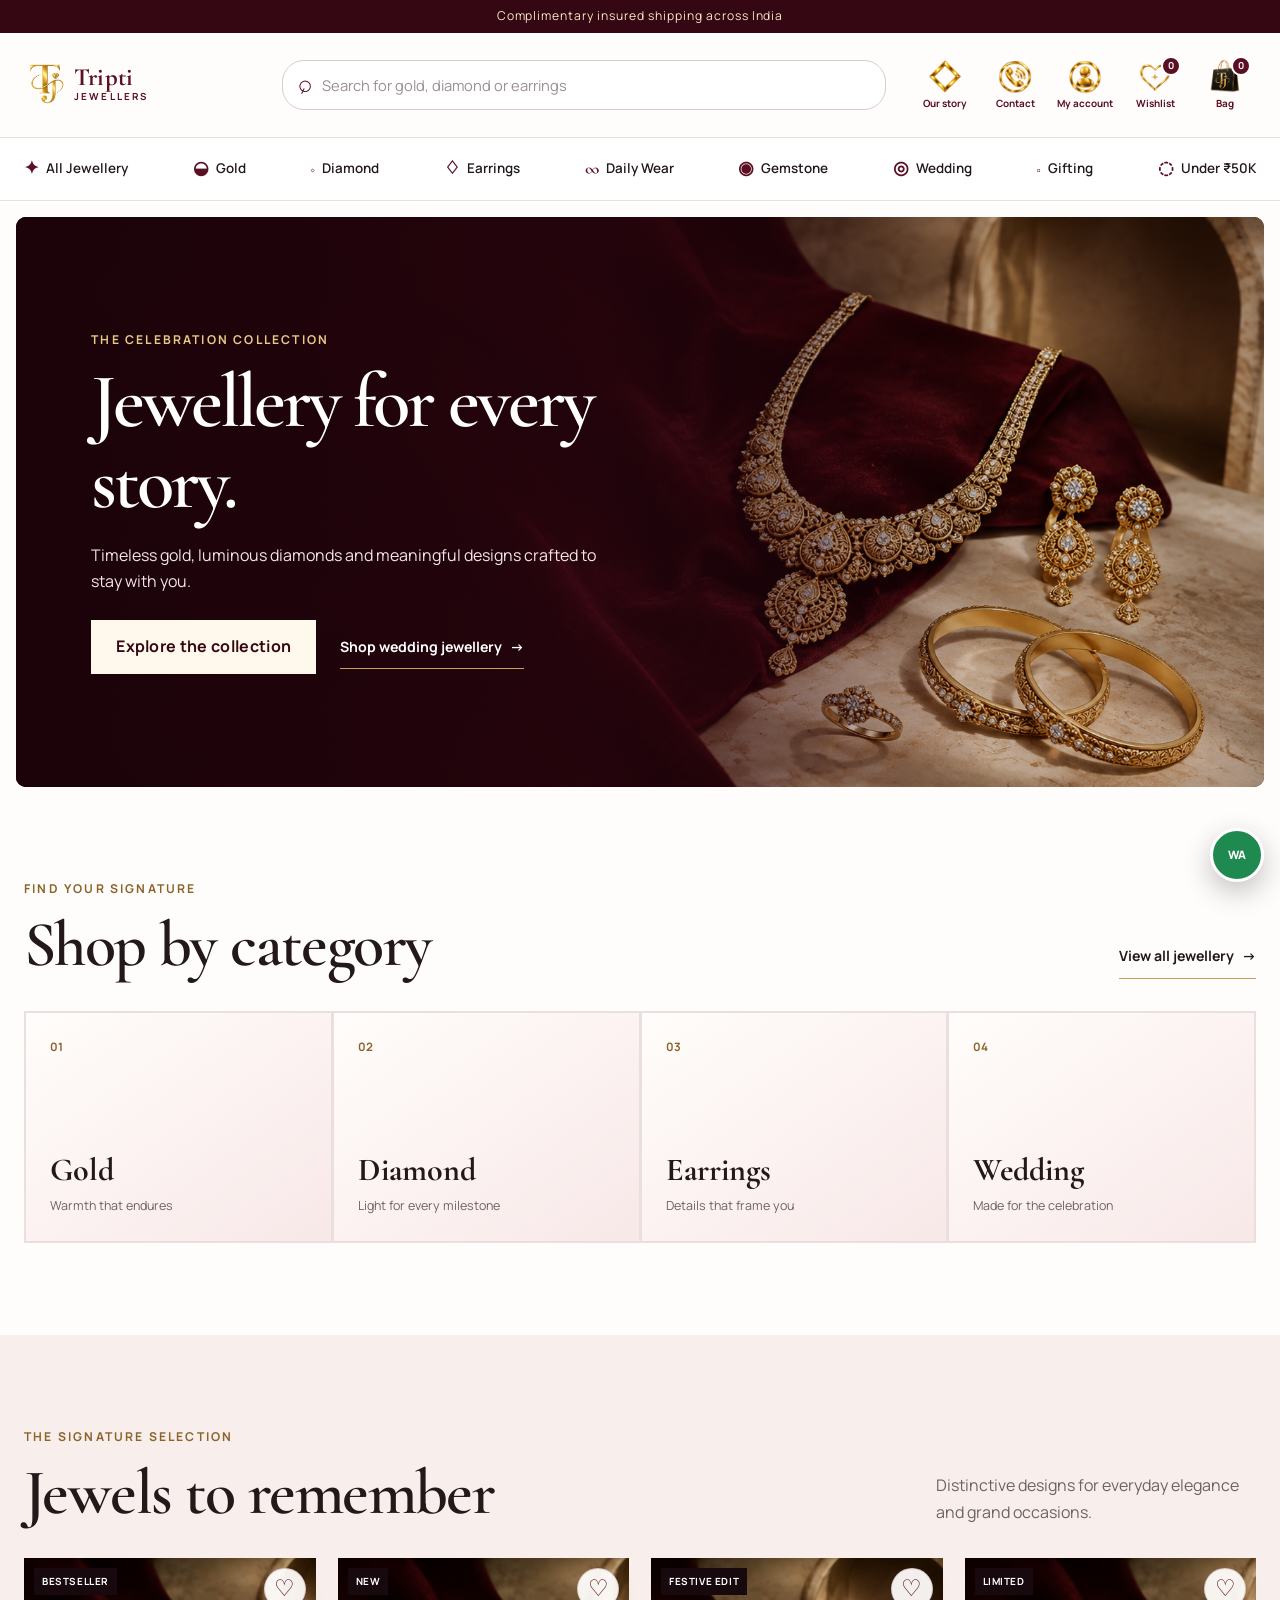
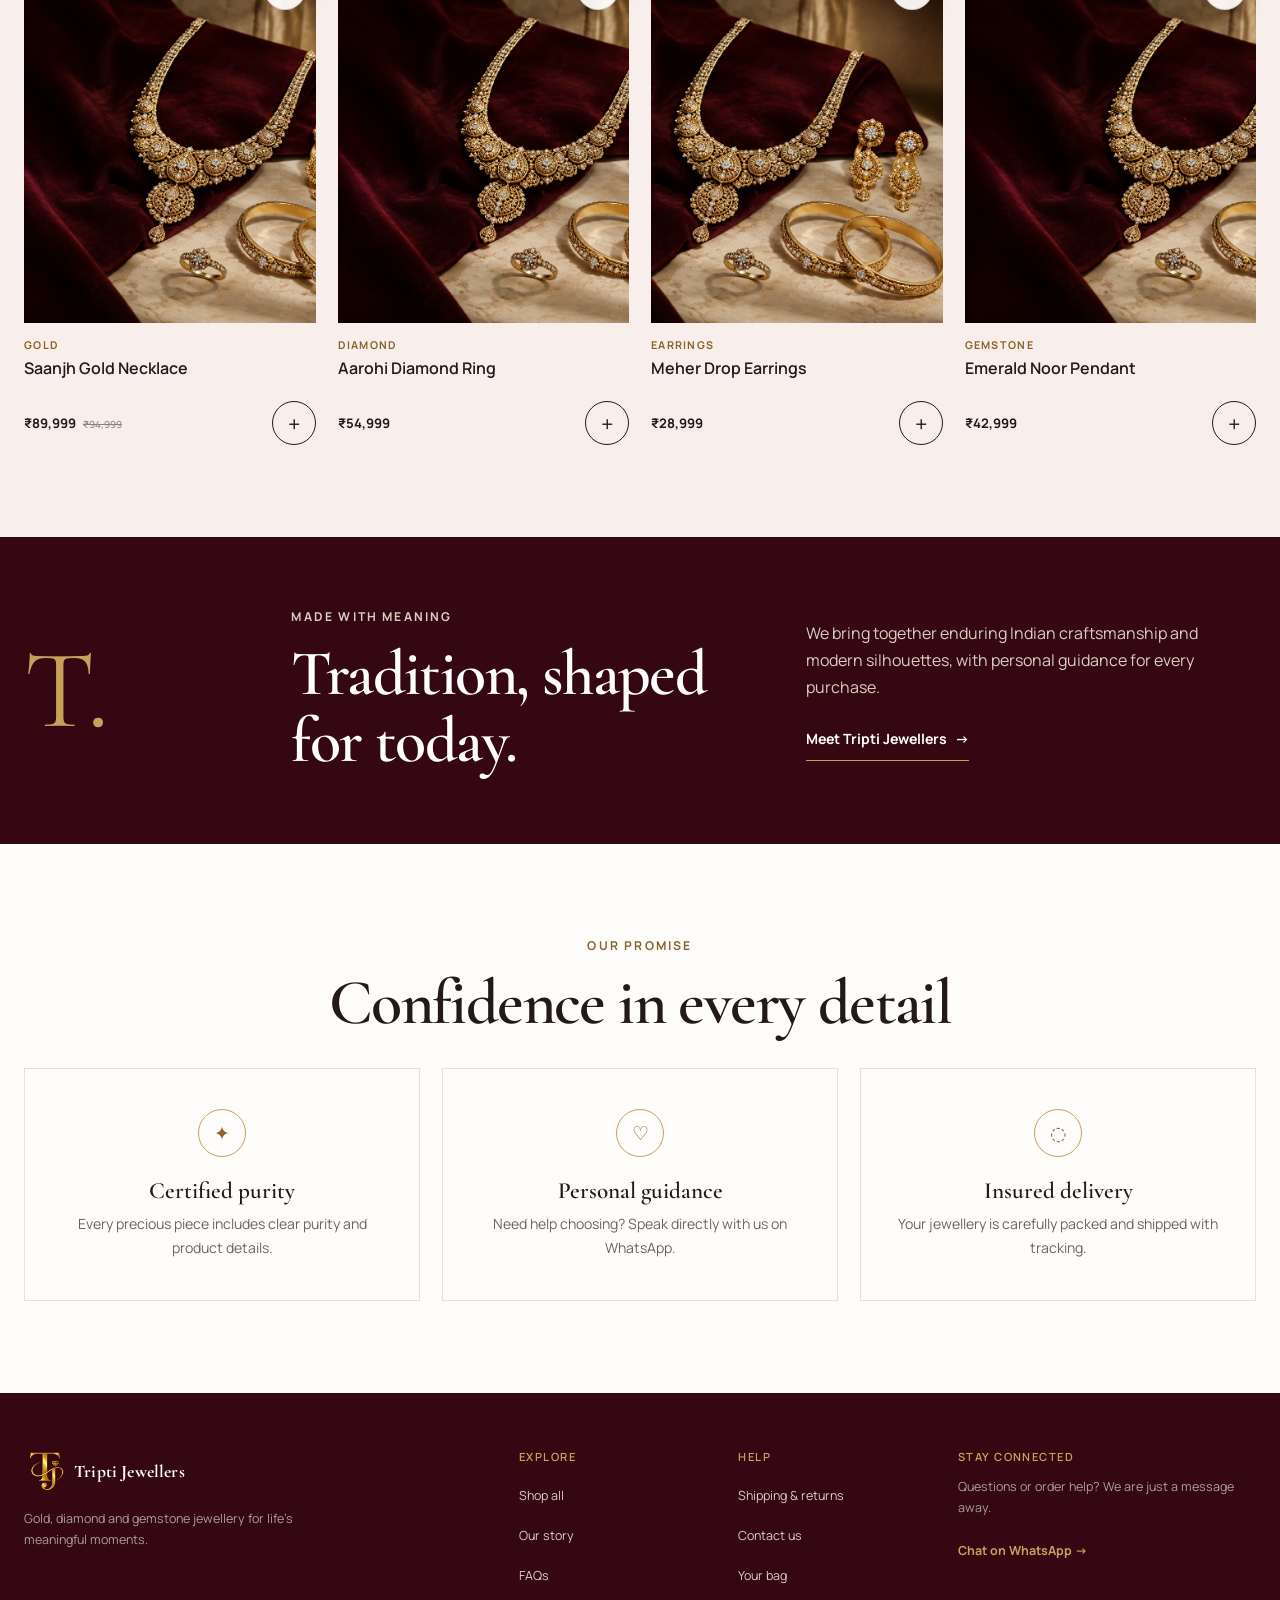
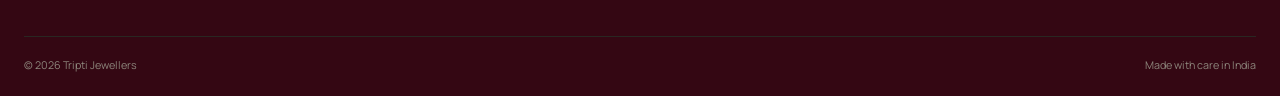
==== commit a93175a5: "Polish storefront header icons and labels" ====
--- a/index.html
+++ b/index.html
@@ -30,11 +30,11 @@
         <input id="site-search-home" name="search" type="search" placeholder="Search for gold, diamond or earrings">
       </form>
       <nav class="header-actions" aria-label="Quick links">
-        <a href="about.html" class="header-action header-action-story"><span aria-hidden="true">◇</span><span>Our story</span></a>
-        <a href="contact.html" class="header-action"><span aria-hidden="true">♙</span><span>Contact</span></a>
-        <a class="account-link" href="login.html" aria-label="Login or view account" data-account-link><span class="account-icon" aria-hidden="true">♙</span><span class="sr-only" data-account-text>Login</span></a>
-        <a class="wishlist-link" href="watchlist.html" aria-label="View watchlist"><span class="wishlist-icon-image" aria-hidden="true"><img src="images/tripti-watchlist-heart.png" alt=""></span><span class="wishlist-count" aria-live="polite">0</span></a>
-        <a class="cart-link" href="cart.html" aria-label="View shopping bag"><span class="cart-icon-image" aria-hidden="true"><img src="images/tripti-shopping-bag-icon.png" alt=""></span><span class="cart-count" aria-live="polite">0</span></a>
+        <a href="about.html" class="header-action header-action-story"><img class="header-story-icon" src="images/tripti-our-story.png" alt=""><span>Our story</span></a>
+        <a href="contact.html" class="header-action"><img class="header-contact-icon" src="images/tripti-contact-phone.png" alt=""><span>Contact</span></a>
+        <a class="account-link" href="login.html" aria-label="Login or view account" data-account-link><span class="account-icon account-icon-image" aria-hidden="true"><img src="images/tripti-account-user.png" alt=""></span><span class="header-action-label" data-account-text>My account</span></a>
+        <a class="wishlist-link" href="watchlist.html" aria-label="View wishlist"><span class="wishlist-icon-image" aria-hidden="true"><img src="images/tripti-watchlist-heart.png" alt=""></span><span class="header-action-label">Wishlist</span><span class="wishlist-count" aria-live="polite">0</span></a>
+        <a class="cart-link" href="cart.html" aria-label="View shopping bag"><span class="cart-icon-image" aria-hidden="true"><img src="images/tripti-shopping-bag-icon.png" alt=""></span><span class="header-action-label">Bag</span><span class="cart-count" aria-live="polite">0</span></a>
       </nav>
     </div>
     <nav class="category-nav" aria-label="Jewellery categories">
--- a/css/style.css
+++ b/css/style.css
@@ -522,8 +522,11 @@
 .site-search input::placeholder { color: #9c8f91; }
 .header-actions { grid-column: 3; grid-row: 1; display: flex; align-items: center; gap: 2px; }
 .header-action { display: none; }
-.account-link, .wishlist-link, .cart-link { position: relative; width: 42px; min-height: 44px; display: grid; place-items: center; padding: 0; color: var(--burgundy); }
+.account-link, .wishlist-link, .cart-link { position: relative; width: 52px; min-height: 48px; display: grid; grid-template-rows: 30px 12px; place-items: center; align-content: center; gap: 3px; padding: 0; color: var(--burgundy); font-size: initial; letter-spacing: 0; text-transform: none; }
 .account-icon { width: 30px; height: 30px; display: grid; place-items: center; border: 1px solid currentColor; border-radius: 50%; font-family: var(--display); font-size: 1.15rem; line-height: 1; }
+.account-icon-image { overflow: visible; border: 0; background: transparent; }
+.account-icon-image img { width: 100%; height: 100%; object-fit: contain; }
+.header-action-label { color: var(--burgundy); font-size: .58rem; font-weight: 700; line-height: 1; text-align: center; white-space: nowrap; }
 .wishlist-icon-image, .cart-icon-image { width: 30px; height: 30px; display: grid; place-items: center; flex: 0 0 auto; }
 .wishlist-icon-image img, .cart-icon-image img { width: 100%; height: 100%; object-fit: contain; }
 .wishlist-count, .cart-count { position: absolute; top: 0; right: -1px; min-width: 20px; width: 20px; height: 20px; display: grid; place-items: center; background: var(--burgundy); color: var(--white); border: 2px solid var(--white); border-radius: 50%; font-size: .6rem; font-weight: 700; }
@@ -574,12 +577,13 @@
   .brand-type strong { font-size: 1.55rem; }
   .brand-type small { font-size: .61rem; }
   .site-search { grid-column: 2; grid-row: 1; height: 50px; border-radius: 22px; }
-  .header-actions { grid-column: 3; grid-row: 1; justify-self: end; gap: 18px; }
-  .header-action { min-height: 48px; display: grid; place-items: center; color: var(--burgundy); font-size: .67rem; font-weight: 700; }
-  .header-action > span:first-child { font-family: var(--display); font-size: 1.45rem; line-height: 1; }
-  .account-link, .wishlist-link, .cart-link { width: 48px; min-height: 48px; }
-  .account-icon { width: 34px; height: 34px; }
-  .wishlist-icon-image, .cart-icon-image { width: 36px; height: 36px; }
+  .header-actions { grid-column: 3; grid-row: 1; justify-self: end; align-items: center; gap: 8px; }
+  .header-action, .account-link, .wishlist-link, .cart-link { width: 62px; min-height: 58px; grid-template-rows: 36px 13px; align-content: center; gap: 3px; padding: 0; }
+  .header-action { display: grid; place-items: center; color: var(--burgundy); font-weight: 700; }
+  .header-action > span:first-child { width: 34px; height: 34px; display: grid; place-items: center; font-family: var(--display); font-size: 1.55rem; line-height: 1; }
+  .header-story-icon, .header-contact-icon, .account-icon, .wishlist-icon-image, .cart-icon-image { width: 34px; height: 34px; object-fit: contain; }
+  .header-action > span:last-child, .header-action-label { font-size: .62rem; font-weight: 700; line-height: 1; letter-spacing: 0; text-align: center; text-transform: none; white-space: nowrap; }
+  .wishlist-count, .cart-count { top: 0; right: 5px; }
   .category-nav { display: block; border-top: 1px solid var(--line); background: var(--white); }
   .category-nav-inner { min-height: 62px; display: flex; align-items: center; justify-content: space-between; gap: 18px; overflow-x: auto; scrollbar-width: none; }
   .category-nav-inner::-webkit-scrollbar { display: none; }
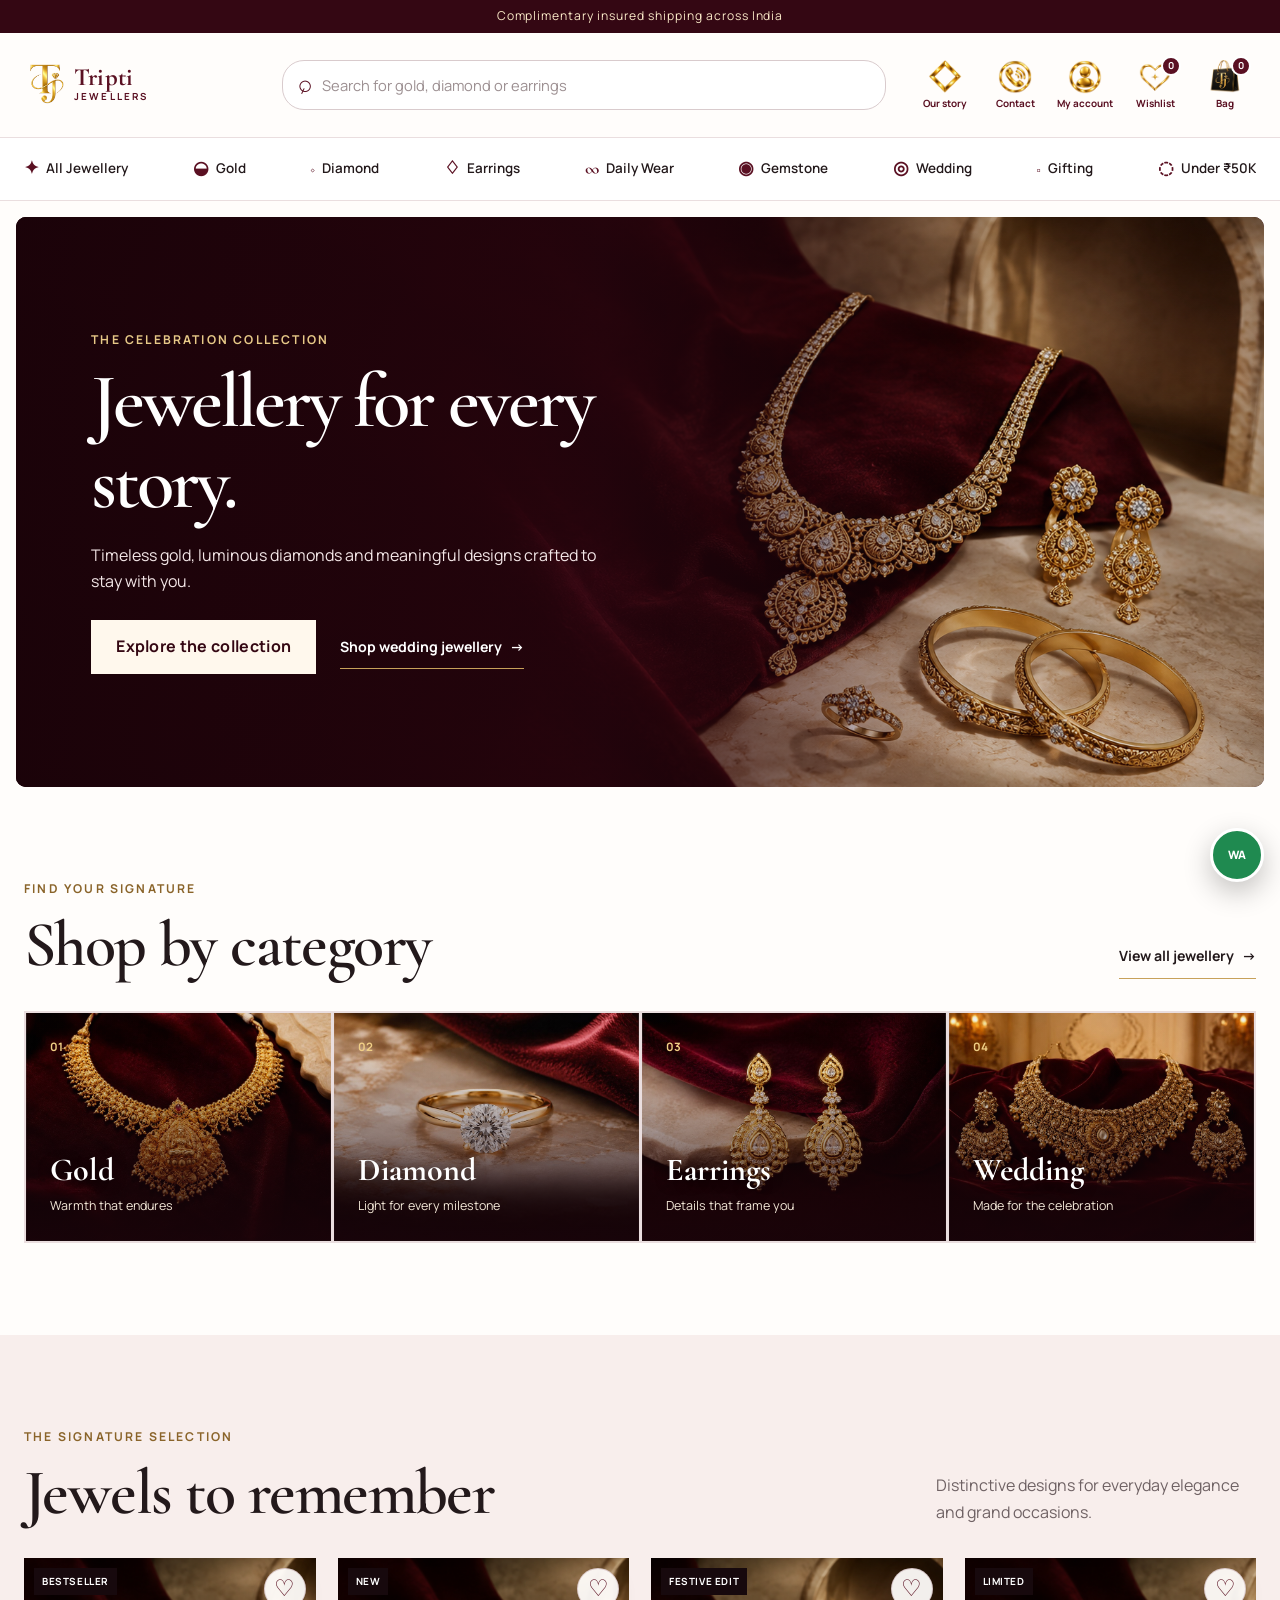
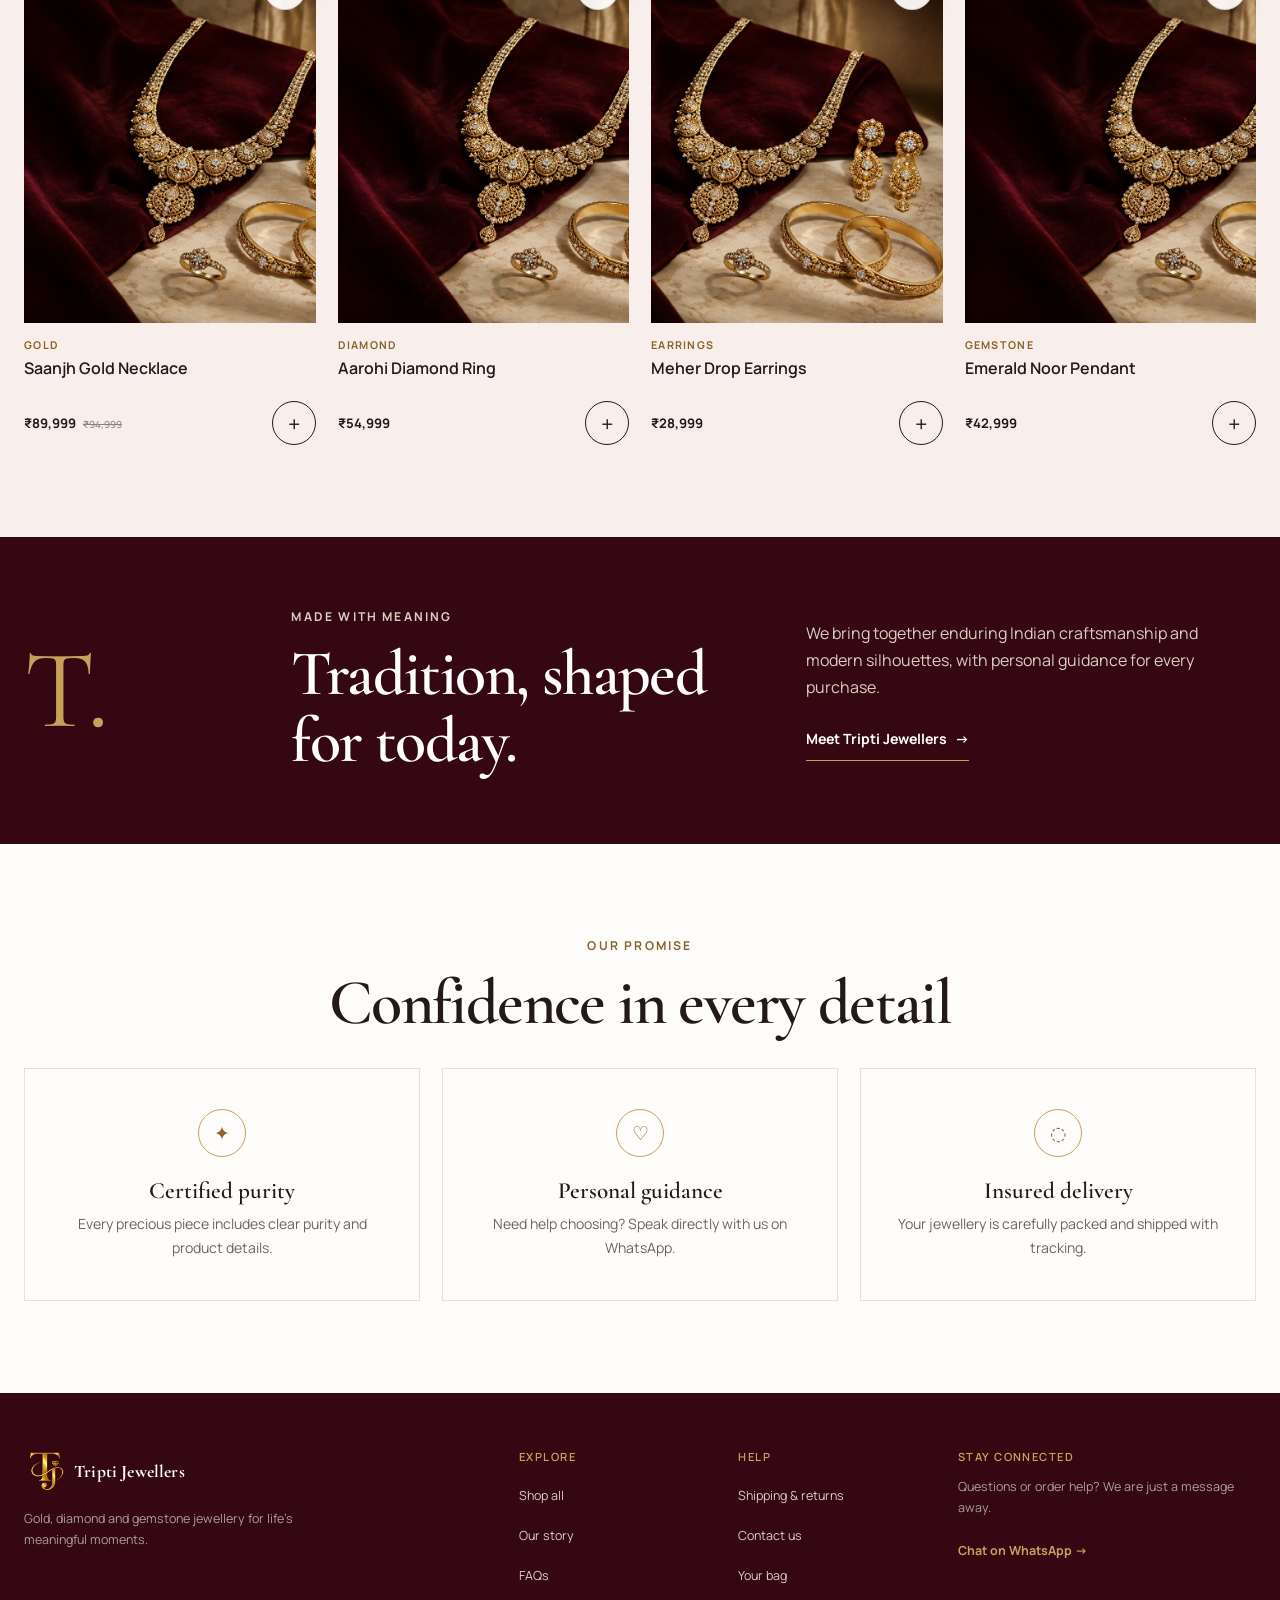
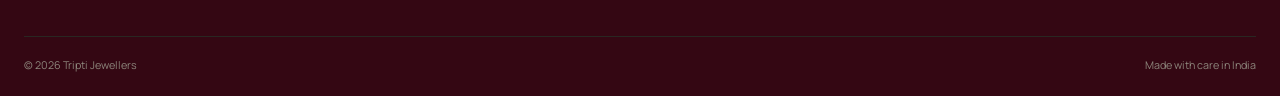
==== commit f32d26b0: "Add category jewellery imagery" ====
--- a/index.html
+++ b/index.html
@@ -82,10 +82,10 @@
           <a class="text-link" href="shop.html">View all jewellery <span aria-hidden="true">→</span></a>
         </div>
         <div class="category-grid">
-          <a class="category-card" href="shop.html?category=Gold"><span>01</span><strong>Gold</strong><small>Warmth that endures</small></a>
-          <a class="category-card" href="shop.html?category=Diamond"><span>02</span><strong>Diamond</strong><small>Light for every milestone</small></a>
-          <a class="category-card" href="shop.html?category=Earrings"><span>03</span><strong>Earrings</strong><small>Details that frame you</small></a>
-          <a class="category-card" href="shop.html?category=Wedding"><span>04</span><strong>Wedding</strong><small>Made for the celebration</small></a>
+          <a class="category-card" href="shop.html?category=Gold"><img src="images/category-gold.jpg" alt="Ornate gold necklace"><span>01</span><strong>Gold</strong><small>Warmth that endures</small></a>
+          <a class="category-card" href="shop.html?category=Diamond"><img src="images/category-diamond.jpg" alt="Diamond solitaire ring"><span>02</span><strong>Diamond</strong><small>Light for every milestone</small></a>
+          <a class="category-card" href="shop.html?category=Earrings"><img src="images/category-earrings.jpg" alt="Pair of gold drop earrings"><span>03</span><strong>Earrings</strong><small>Details that frame you</small></a>
+          <a class="category-card" href="shop.html?category=Wedding"><img src="images/category-wedding.jpg" alt="Indian bridal jewellery set"><span>04</span><strong>Wedding</strong><small>Made for the celebration</small></a>
         </div>
       </div>
     </section>
--- a/css/style.css
+++ b/css/style.css
@@ -101,12 +101,15 @@
 
 /* Categories */
 .category-grid { display: grid; gap: 1px; background: var(--line); border: 1px solid var(--line); }
-.category-card { min-height: 168px; display: flex; flex-direction: column; justify-content: flex-end; padding: 24px; background: var(--paper); transition: background .25s, color .25s; }
-.category-card:hover { background: var(--ink); color: var(--white); }
-.category-card > span { margin-bottom: auto; color: var(--gold-dark); font-size: .72rem; font-weight: 700; }
-.category-card strong { font-family: var(--display); font-size: 2rem; line-height: 1; }
-.category-card small { margin-top: 9px; color: var(--muted); font-size: .78rem; }
-.category-card:hover small { color: #d8cfbf; }
+.category-card { position: relative; isolation: isolate; min-height: 230px; overflow: hidden; display: flex; flex-direction: column; justify-content: flex-end; padding: 24px; background: var(--burgundy-dark); color: var(--white); transition: color .25s; }
+.category-card::after { content: ""; position: absolute; z-index: -1; inset: 0; background: linear-gradient(180deg, rgba(27, 4, 10, .06) 20%, rgba(27, 4, 10, .86) 100%); transition: background .25s; }
+.category-card > img { position: absolute; z-index: -2; inset: 0; width: 100%; height: 100%; object-fit: cover; transition: transform .4s ease; }
+.category-card:hover::after { background: linear-gradient(180deg, rgba(27, 4, 10, .02) 14%, rgba(27, 4, 10, .76) 100%); }
+.category-card:hover > img { transform: scale(1.045); }
+.category-card > span { margin-bottom: auto; color: #f0cf86; font-size: .72rem; font-weight: 700; }
+.category-card strong { color: var(--white); font-family: var(--display); font-size: 2rem; line-height: 1; text-shadow: 0 2px 14px rgba(0, 0, 0, .35); }
+.category-card small { margin-top: 9px; color: #f2e7d7; font-size: .78rem; }
+.category-card:hover small { color: var(--white); }
 
 /* Product cards */
 .product-grid { display: grid; grid-template-columns: repeat(2, minmax(0, 1fr)); gap: 28px 10px; }
@@ -561,8 +564,7 @@
 .jewel-hero-content > p:not(.eyebrow) { max-width: 520px; margin-bottom: 26px; color: #f3e6e7; line-height: 1.65; }
 .button-ivory { background: #fff8ed; color: var(--burgundy-dark); }
 .button-ivory:hover { background: var(--gold); }
-.category-card { border: 1px solid var(--line); background: linear-gradient(145deg, #fffdfb, var(--blush)); }
-.category-card:hover { background: var(--burgundy); }
+.category-card { border: 1px solid var(--line); }
 .story-banner, .site-footer { background: var(--burgundy-dark); }
 .page-hero { background: linear-gradient(135deg, #fff9f7, var(--blush)); }
 .button-dark { background: var(--burgundy); }
